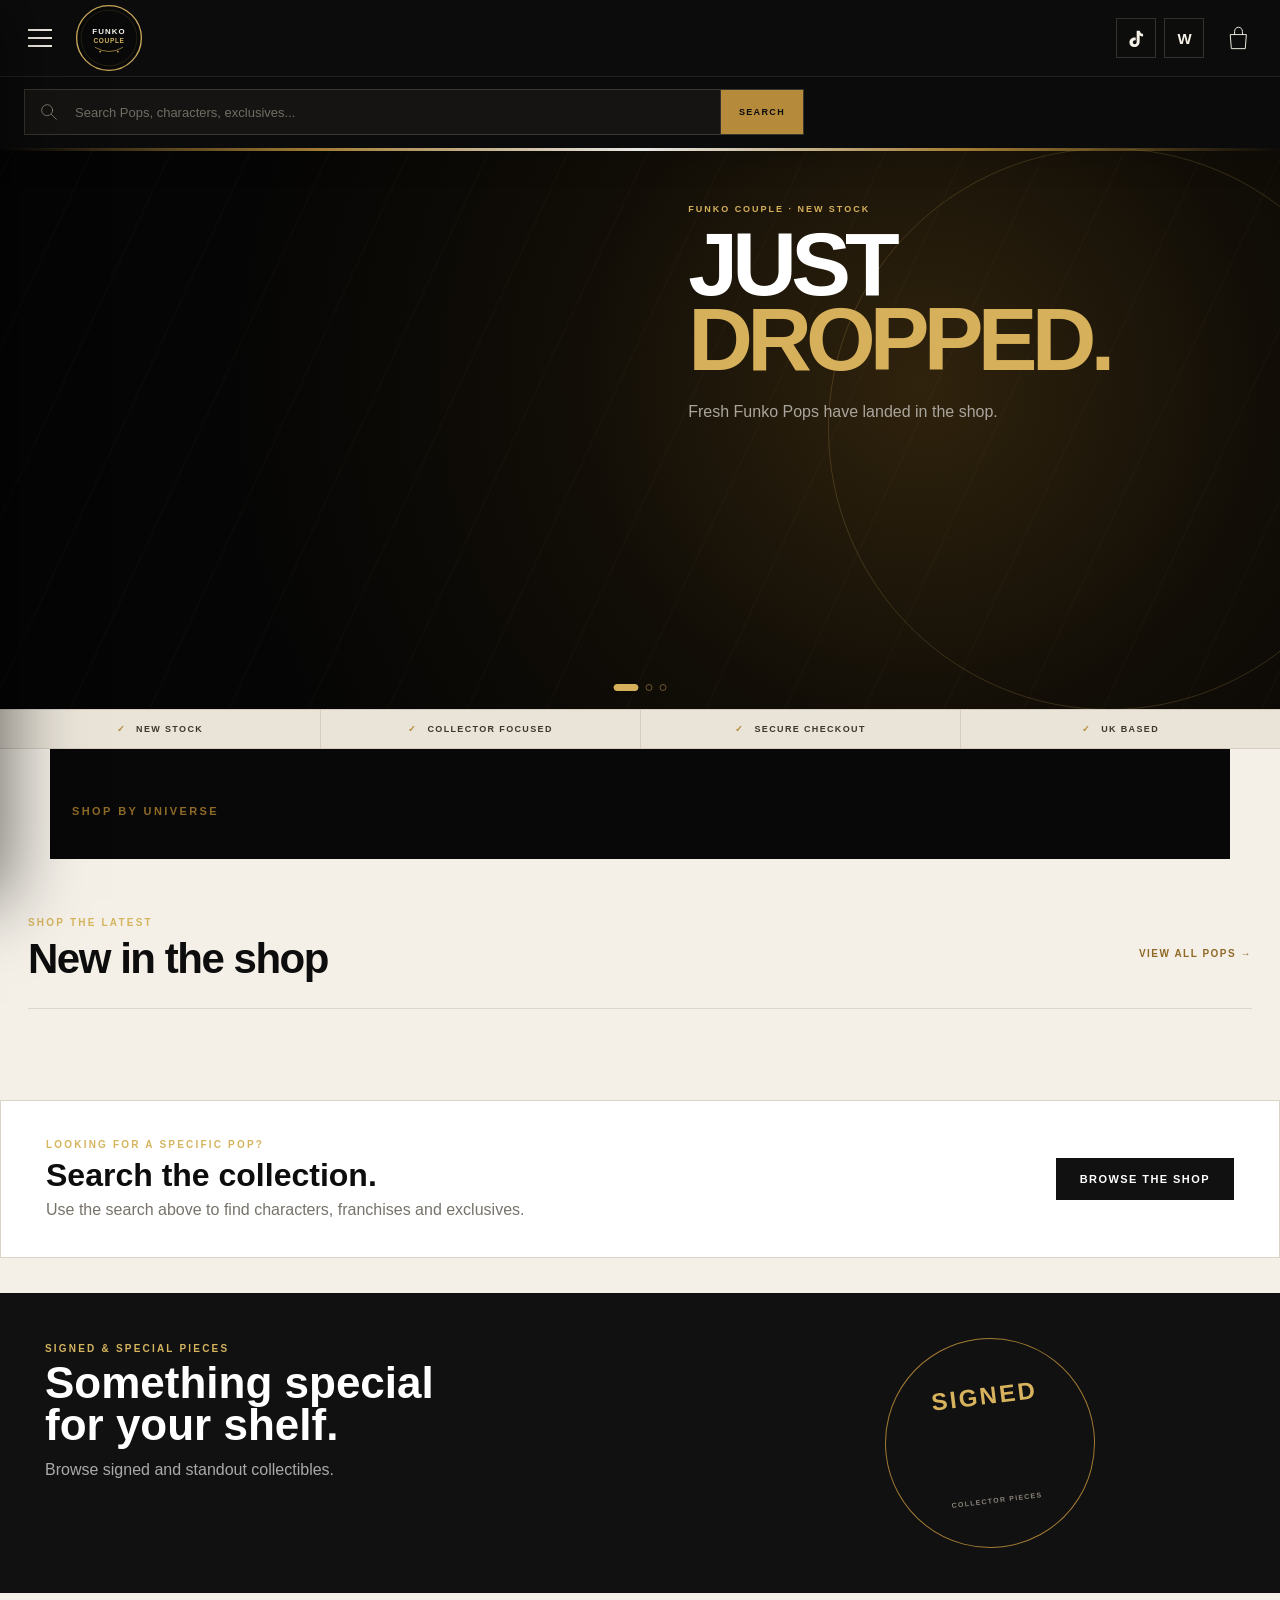
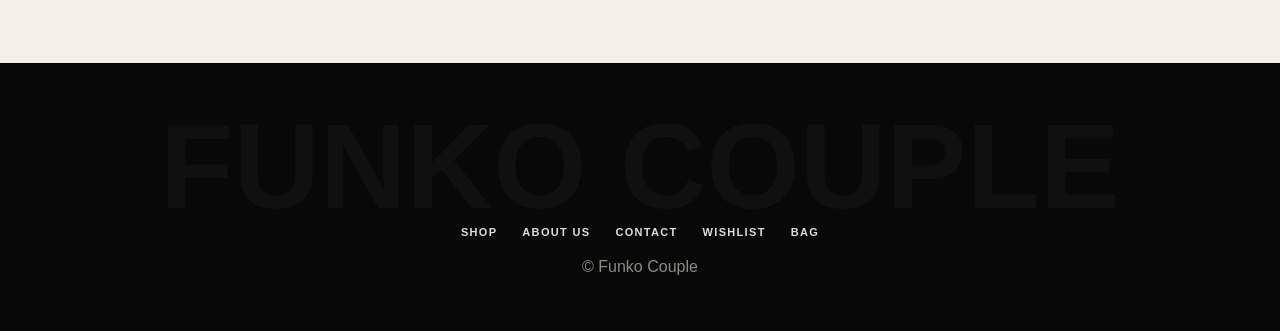
==== index.html @ 43f7caa9 "Refresh category colour animation CSS" ====
<!doctype html><html lang="en"><head><meta charset="utf-8"><meta name="viewport" content="width=device-width,initial-scale=1"><title>Funko Couple | The Collector's Store</title><meta name="description" content="Funko Couple — curated Funko Pops, signed pieces and collectibles for collectors."><link rel="stylesheet" href="styles.css"><link rel="preconnect" href="https://fonts.googleapis.com"><link rel="preconnect" href="https://fonts.gstatic.com" crossorigin><link href="https://fonts.googleapis.com/css2?family=Dancing+Script:wght@500;600;700&display=swap" rel="stylesheet"><link rel="stylesheet" href="redesign.css?v=20260924-14"><link rel="stylesheet" href="category-images.css?v=20260924-3"></head><body data-page="home">
<header class="top home-header">
  <div class="home-head">
    <button class="menu-toggle" aria-label="Open menu" type="button" onclick="openFcMenu(event)"><span></span><span></span><span></span></button>
    <a class="home-logo" href="index.html"><img src="logo.svg" alt="Funko Couple"></a>
    <div class="home-spacer"></div>
    <div class="social-links">
      <a href="https://www.tiktok.com/@popandlock31" target="_blank" rel="noopener" aria-label="TikTok" class="social tiktok"><svg viewBox="0 0 24 24" aria-hidden="true"><path d="M15.7 3c.4 2.1 1.7 3.5 3.8 3.7v3.1c-1.5 0-2.8-.4-3.9-1.1v6.4c0 4.1-2.7 6.7-6.2 6.7-3.2 0-5.5-2.2-5.5-5.3 0-3.4 2.7-5.7 6.2-5.7.3 0 .7 0 1 .1v3.2c-.3-.1-.6-.1-.9-.1-1.3 0-2.4.9-2.4 2.3 0 1.3.9 2.3 2.2 2.3 1.5 0 2.2-1.1 2.2-2.9V3h3.5z"/></svg></a>
      <a href="https://www.whatnot.com/user/popandlock31" target="_blank" rel="noopener" aria-label="Whatnot" class="social whatnot"><span>W</span></a>
    </div>
    <a class="bag-home" href="bag.html" aria-label="Basket"><svg viewBox="0 0 48 48"><path d="M10 17h28l-2 25H12z"/><path d="M17 17v-5c0-5 3-8 7-8s7 3 7 8v5"/></svg><i class="count bag-count">0</i></a>
  </div>
  <div class="home-search-wrap"><form class="home-search" id="homeSearch"><svg viewBox="0 0 48 48"><circle cx="20" cy="20" r="12"/><path d="M29 29l11 11"/></svg><input id="homeSearchInput" type="search" placeholder="Search Pops, characters, exclusives..." autocomplete="off"><button type="submit">SEARCH</button></form></div>
</header>
<div class="menu-drawer" id="menuDrawer">
<button class="menu-close" type="button" aria-label="Close menu" onclick="closeFcMenu(event)">×</button>
<div class="drawer-kicker">FUNKO COUPLE</div>
<a href="index.html">HOME</a>
<a href="shop.html">SHOP ALL</a>
<div class="drawer-category-title">SHOP BY CATEGORY</div>
<div class="drawer-categories">
<a href="shop.html?category=Marvel">MARVEL</a>
<a href="shop.html?category=DC">DC</a>
<a href="shop.html?category=Music">MUSIC</a>
<a href="shop.html?category=Disney">DISNEY</a>
<a href="shop.html?category=Horror">HORROR</a>
<a href="shop.html?category=TV%20%26%20Movies">TV &amp; MOVIES</a>
<a href="shop.html?category=Anime">ANIME</a>
<a href="shop.html?category=Gaming">GAMING</a>
<a href="shop.html?category=Signed">SIGNED</a>
<a href="shop.html?category=Other">OTHER</a>
</div>
<div class="drawer-line"></div>
<a href="about.html">ABOUT US</a>
<a href="contact.html">CONTACT</a>
<a href="wishlist.html">WISHLIST</a>
<a href="bag.html">BASKET</a>
</div><div class="menu-overlay" id="menuOverlay" onclick="closeFcMenu(event)"></div>
<main>
<section class="fc-hero-carousel" aria-label="Featured promotions">
  <div class="fc-carousel-track">
    <a class="fc-promo-slide fc-promo-new is-active" href="shop.html" aria-label="Shop new Funko Pops">
      <div class="fc-promo-particles"></div>
      <div class="fc-promo-copy">
        <span class="fc-promo-kicker">FUNKO COUPLE · NEW STOCK</span>
        <h1>JUST<br><strong>DROPPED.</strong></h1>
        <p>Fresh Funko Pops have landed in the shop.</p>
        
      </div>
      <div class="fc-promo-visual fc-new-visual"><div id="newBannerProducts" class="fc-new-products" aria-hidden="true"></div><div class="fc-new-burst">NEW<br><small>STOCK</small></div></div>
    </a>
    <a class="fc-promo-slide fc-promo-live" href="https://www.tiktok.com/@funkocouple8294" target="_blank" rel="noopener" aria-label="Visit Funko Couple on TikTok Live">
      <div class="fc-live-lines"></div>
      <div class="fc-promo-copy">
        <span class="fc-promo-kicker">FUNKO COUPLE · TIKTOK LIVE</span>
        <h1>VISIT US<br><strong>ON TIKTOK.</strong></h1>
        <p>Join us live on TikTok for Funko Pops, live selling, new stock and plenty of collector chat.</p>
        
      </div>
      <div class="fc-promo-visual fc-tiktok-visual"><div class="fc-tiktok-logo-wrap"><img class="fc-tiktok-logo-image" src="https://res.cloudinary.com/hits-photos-archive/image/upload/e_bgremoval/c_auto%2Cw_1200%2Cg_auto/dpr_1.0/f_png/q_auto/v1/tik-tok-logo_578229-290_wtkvkv" alt="TikTok"></div><div class="fc-tiktok-ring"></div><div class="fc-tiktok-word">TikTok<br><small>@FUNKOCOUPLE8294</small></div></div>
    </a>
    <a class="fc-promo-slide fc-promo-signed" href="shop.html?category=Signed" aria-label="Shop signed Funko Pops">
      <div class="fc-spark-field"></div>
      <div class="fc-promo-copy">
        <span class="fc-promo-kicker">SIGNED & SPECIAL PIECES</span>
        <h1>MAKE YOUR<br><strong>SHELF SPECIAL.</strong></h1>
        <p>Signed Pops and standout collector pieces.</p>
        
      </div>
      <div class="fc-promo-visual fc-signature-visual"><div class="signature-writing-label">SIGNED</div><svg class="fc-signature" viewBox="0 0 700 190" aria-hidden="true"><g class="fc-pen-signature" fill="none" stroke="#e0bb68" stroke-width="3.4" stroke-linecap="round" stroke-linejoin="round">
<path class="sig-stroke s1" pathLength="100" d="M24 126 C30 108 35 82 45 58 C54 36 68 25 80 31 C92 37 91 52 80 61 C69 70 52 67 43 78 C33 91 35 113 49 121 C63 129 79 118 88 101 C96 86 101 67 108 53"/>
<path class="sig-stroke s2" pathLength="100" d="M108 102 C116 83 124 71 133 76 C143 82 130 105 138 113 C147 122 159 106 168 89 C175 75 181 70 186 77 C191 84 181 103 187 113 C194 123 207 111 217 94"/>
<path class="sig-stroke s3" pathLength="100" d="M218 93 C227 77 238 68 246 75 C255 83 246 94 235 104 C225 113 224 121 235 122 C249 123 260 105 267 87 C275 67 284 47 294 51 C304 55 289 80 281 96 C274 111 278 121 290 120 C305 119 315 100 323 82"/>
<path class="sig-stroke s4" pathLength="100" d="M330 55 C319 77 308 101 313 114 C317 125 331 121 341 108 C350 96 356 79 361 67 C366 55 375 54 378 64 C381 75 368 93 362 105 C355 119 362 125 374 119 C389 111 399 95 407 82"/>
<path class="sig-stroke s5" pathLength="100" d="M410 92 C420 79 436 75 445 84 C455 94 446 106 433 111 C421 115 413 108 419 97 C427 84 446 82 460 91 C473 100 473 115 462 123 C449 132 431 127 422 118"/>
<path class="sig-stroke s6" pathLength="100" d="M482 79 C472 100 467 118 476 124 C486 131 497 115 504 97 C512 78 519 64 527 70 C535 76 520 98 514 112 C508 126 516 131 528 123 C540 115 549 101 556 88"/>
<path class="sig-stroke s7" pathLength="100" d="M553 92 C563 80 578 78 586 87 C594 97 584 108 572 111 C560 114 555 106 561 97 C570 84 590 83 603 93 C616 103 614 117 603 124 C590 132 573 127 565 118"/>
<path class="sig-stroke s8" pathLength="100" d="M618 67 C608 88 602 108 608 118 C614 129 626 122 636 109 C644 98 650 84 657 70"/>
<path class="sig-stroke s9" pathLength="100" d="M31 139 C145 151 270 143 388 147 C490 150 578 140 672 125 C657 140 639 151 617 157"/>
</g></svg><div class="signature-caption">SIGNED · COLLECTOR PIECE</div></div>
    </a>
  </div>
  <div class="fc-carousel-dots" aria-label="Banner slides"><button class="active" aria-label="Slide 1"></button><button aria-label="Slide 2"></button><button aria-label="Slide 3"></button></div>
</section>

<section class="fc-shop-strip"><div><b>✓</b> NEW STOCK</div><div><b>✓</b> COLLECTOR FOCUSED</div><div><b>✓</b> SECURE CHECKOUT</div><div><b>✓</b> UK BASED</div></section>

<section id="categoryZone" class="category-zone" aria-label="Shop by category"></section>

<section class="trending-section fc-products-home">
  <div class="section-head"><div><div class="eyebrow">SHOP THE LATEST</div><h2>New in the shop</h2></div><a class="fc-view-all" href="shop.html">VIEW ALL POPS →</a></div>
  <div id="featuredGrid" class="grid"></div>
</section>

<section class="fc-shop-callout">
  <div><div class="eyebrow">LOOKING FOR A SPECIFIC POP?</div><h2>Search the collection.</h2><p>Use the search above to find characters, franchises and exclusives.</p></div>
  <a class="btn" href="shop.html">BROWSE THE SHOP</a>
</section>

<section class="fc-signed-row">
  <div><div class="eyebrow">SIGNED & SPECIAL PIECES</div><h2>Something special<br>for your shelf.</h2><p>Browse signed and standout collectibles.</p><a class="btn alt" href="shop.html?category=Signed">SHOP SIGNED</a></div>
  <div class="fc-signed-mark">SIGNED<br><small>COLLECTOR PIECES</small></div>
</section>
</main>
<footer class="footer"><div class="footer-links"><a href="shop.html">SHOP</a><a href="about.html">ABOUT US</a><a href="contact.html">CONTACT</a><a href="wishlist.html">WISHLIST</a><a href="bag.html">BAG</a></div>© Funko Couple</footer>
<script src="app.js?v=20260923-5"></script><script>
(function(){
  const carousel=document.querySelector('.fc-hero-carousel'); if(!carousel)return;
  const slides=[...carousel.querySelectorAll('.fc-promo-slide')],dots=[...carousel.querySelectorAll('.fc-carousel-dots button')];
  let index=0,timer,startX=0,startY=0,swiping=false;
  function show(n){index=(n+slides.length)%slides.length;slides.forEach((s,i)=>s.classList.toggle('is-active',i===index));dots.forEach((d,i)=>d.classList.toggle('active',i===index))}
  function restart(){clearInterval(timer);timer=setInterval(()=>show(index+1),6500)}
  dots.forEach((d,i)=>d.addEventListener('click',e=>{e.stopPropagation();show(i);restart()}));
  carousel.addEventListener('mouseenter',()=>clearInterval(timer)); carousel.addEventListener('mouseleave',restart);
  carousel.addEventListener('touchstart',e=>{const t=e.changedTouches[0];startX=t.clientX;startY=t.clientY;swiping=false;clearInterval(timer)},{passive:true});
  carousel.addEventListener('touchend',e=>{const t=e.changedTouches[0],dx=t.clientX-startX,dy=t.clientY-startY;if(Math.abs(dx)>45&&Math.abs(dx)>Math.abs(dy)){swiping=true;show(index+(dx<0?1:-1));setTimeout(()=>swiping=false,100)}restart()},{passive:true});
  carousel.addEventListener('click',e=>{if(swiping){e.preventDefault();e.stopPropagation();swiping=false}},true);
  show(0);restart();
})();
function openFcMenu(e){if(e)e.preventDefault();document.getElementById('menuDrawer').classList.add('open');document.getElementById('menuOverlay').classList.add('open');document.body.classList.add('menu-open')}
function closeFcMenu(e){if(e)e.preventDefault();document.getElementById('menuDrawer').classList.remove('open');document.getElementById('menuOverlay').classList.remove('open');document.body.classList.remove('menu-open')}
</script></body></html>
---- styles.css ----
*{box-sizing:border-box}
html{scroll-behavior:smooth}
body{margin:0;font-family:Arial,Helvetica,sans-serif;background:#070707;color:#f7f5ef}
a{color:inherit;text-decoration:none}
button,input,select,textarea{font:inherit}
button{cursor:pointer}
:root{--gold:#d5b45e;--gold-soft:#9e8650;--bg:#070707;--panel:#11100e;--line:#2a2926;--muted:#96938b}

/* HEADER — COLLECTOR CONSOLE */
.top{position:sticky;top:0;z-index:50;background:#080808;border-bottom:1px solid #27231b;box-shadow:0 12px 35px rgba(0,0,0,.38)}
.top:before{content:"";position:absolute;left:0;right:0;bottom:-1px;height:2px;background:linear-gradient(90deg,transparent 0%,#3b3220 18%,var(--gold) 50%,#3b3220 82%,transparent 100%);opacity:.75}
.head{height:88px;max-width:1500px;margin:auto;padding:0 34px;display:grid;grid-template-columns:220px 1fr 220px;align-items:center}
.icons{display:none}.right{display:flex;justify-content:flex-end;gap:10px;align-items:center}
.brand{position:relative;width:190px;height:70px;display:flex;align-items:center;gap:13px;transition:.25s ease}.brand img{width:62px;height:62px;object-fit:contain}.brand:after{content:"FUNKO COUPLE\\A COLLECTOR'S STORE";white-space:pre;display:block;color:#777064;font-size:8px;font-weight:800;line-height:1.7;letter-spacing:.2em}.brand:hover{transform:translateY(-1px)}
.icon{position:relative;width:43px;height:43px;display:grid;place-items:center;border:1px solid #39362f;background:#10100e;transition:.2s ease}.icon:first-child{border-radius:8px 8px 8px 22px}.icon:last-child{border-radius:8px 8px 22px 8px}.icon:hover{border-color:var(--gold);background:#17150f;transform:translateY(-2px)}.icon svg{width:22px;height:22px;fill:none;stroke:#f4f0e6;stroke-width:1.7;stroke-linecap:round;stroke-linejoin:round}
.count{position:absolute;right:-5px;top:-5px;min-width:18px;height:18px;padding:0 5px;border-radius:4px;background:var(--gold);color:#090909;font-size:9px;font-style:normal;font-weight:900;display:none;place-items:center}
.nav{position:absolute;left:50%;top:0;transform:translateX(-50%);height:88px;display:flex;justify-content:center;align-items:center;gap:8px;border:0;white-space:nowrap;overflow:visible}.nav:before{content:"";position:absolute;width:1px;height:28px;background:#302c24;left:-24px}.nav:after{content:"COLLECT";position:absolute;right:-67px;top:19px;color:#5d574b;font-size:7px;font-weight:800;letter-spacing:.22em;writing-mode:vertical-rl;transform:rotate(180deg)}.nav a{position:relative;padding:12px 17px;color:#aaa59b;font-size:9px;font-weight:900;letter-spacing:.18em;transition:.2s ease}.nav a:before{content:"";position:absolute;inset:4px;border:1px solid transparent;transition:.2s ease}.nav a:hover{color:var(--gold)}.nav a:hover:before{border-color:#403724}.nav a:first-child:after{content:"01";position:absolute;top:2px;left:17px;color:#514a3d;font-size:6px;letter-spacing:0}.nav a:nth-child(2):after{content:"02";position:absolute;top:2px;left:17px;color:#514a3d;font-size:6px;letter-spacing:0}.nav a:nth-child(3):after{content:"03";position:absolute;top:2px;left:17px;color:#514a3d;font-size:6px;letter-spacing:0}.nav a:nth-child(4):after{content:"04";position:absolute;top:2px;left:17px;color:#514a3d;font-size:6px;letter-spacing:0}
/* HOME HERO */
.hero{position:relative;min-height:650px;overflow:hidden;display:grid;grid-template-columns:minmax(0,1.05fr) minmax(300px,.95fr);align-items:center;gap:40px;padding:80px max(28px,7vw);background:#080807}
.hero:before{content:"";position:absolute;width:680px;height:680px;border:1px solid rgba(213,180,94,.13);border-radius:50%;right:-100px;top:50%;transform:translateY(-50%);box-shadow:0 0 100px rgba(213,180,94,.06),inset 0 0 100px rgba(213,180,94,.035)}
.hero:after{content:"";position:absolute;width:470px;height:470px;border:1px dashed rgba(213,180,94,.11);border-radius:50%;right:5px;top:50%;transform:translateY(-50%) rotate(20deg)}
.hero-copy{position:relative;z-index:3;max-width:700px}
.hero-stamp{display:inline-flex;align-items:center;gap:10px;border:1px solid #3b3528;background:#0e0d0a;padding:9px 13px;margin-bottom:24px;color:#8e866f;font-size:9px;font-weight:800;letter-spacing:.16em;text-transform:uppercase}.hero-stamp b{color:var(--gold)}
.hero .mark{width:112px;height:112px;border:1px solid var(--gold);border-radius:50%;display:grid;place-items:center;margin:0 0 25px;color:#dfc477;font-size:14px;font-weight:800;letter-spacing:.13em;line-height:1.1;box-shadow:0 0 45px rgba(213,180,94,.12)}
.hero .eyebrow,.eyebrow{font-size:10px;letter-spacing:.22em;color:var(--gold);font-weight:800}
.hero h1{font-size:clamp(48px,6vw,88px);line-height:.94;letter-spacing:-.035em;font-weight:500;margin:13px 0 22px}.gold{color:var(--gold)}
.hero p{max-width:560px;color:#9d9a91;line-height:1.8;font-size:15px;margin:0 0 30px}
.btn{display:inline-block;border:1px solid var(--gold);background:var(--gold);color:#090909;padding:14px 23px;font-size:11px;font-weight:800;letter-spacing:.13em;transition:.25s ease}.btn:hover{background:#ecd487;transform:translateY(-2px);box-shadow:0 12px 30px rgba(213,180,94,.16)}.btn.alt{background:transparent;color:#f7f5ef}.btn.alt:hover{color:#090909}
.hero-visual{position:relative;z-index:2;width:min(100%,460px);height:500px;justify-self:center;transform:rotate(3deg)}
.display-case{position:absolute;inset:12px;border:1px solid rgba(213,180,94,.34);background:linear-gradient(145deg,rgba(255,255,255,.055),rgba(213,180,94,.025) 45%,rgba(0,0,0,.5));box-shadow:25px 35px 70px rgba(0,0,0,.55),inset 0 0 80px rgba(213,180,94,.035)}
.display-case:before{content:"FUNKO COUPLE / 001";position:absolute;left:24px;top:22px;color:#776b50;font-size:9px;letter-spacing:.18em}.display-case:after{content:"THE COLLECTOR'S VAULT";position:absolute;left:24px;bottom:23px;color:#776b50;font-size:9px;letter-spacing:.2em}
.display-disc{position:absolute;width:60%;aspect-ratio:1;border-radius:50%;left:20%;top:16%;border:1px solid rgba(213,180,94,.25);box-shadow:0 0 80px rgba(213,180,94,.07),inset 0 0 60px rgba(213,180,94,.04)}.display-disc:before{content:"";position:absolute;inset:17%;border-radius:50%;border:1px dashed rgba(213,180,94,.18)}
.display-label{position:absolute;left:18%;right:18%;bottom:18%;padding:18px 10px;text-align:center;border-top:1px solid rgba(213,180,94,.22);border-bottom:1px solid rgba(213,180,94,.22)}.display-label strong{display:block;font-size:18px;letter-spacing:.12em}.display-label small{display:block;margin-top:7px;color:#817b70;font-size:8px;letter-spacing:.18em}
.hero-orbit{position:absolute;inset:0;pointer-events:none;z-index:1}.hero-orbit span{position:absolute;width:6px;height:6px;border-radius:50%;background:var(--gold);box-shadow:0 0 16px var(--gold);opacity:.65}.hero-orbit span:nth-child(1){right:17%;top:20%}.hero-orbit span:nth-child(2){right:5%;top:42%}.hero-orbit span:nth-child(3){right:25%;bottom:18%}.hero-orbit span:nth-child(4){right:2%;bottom:22%}.hero-orbit span:nth-child(5){right:34%;top:47%}

/* TICKER */
.ticker{border-top:1px solid #25231e;border-bottom:1px solid #25231e;background:#0d0c09;overflow:hidden;white-space:nowrap}.ticker-track{display:flex;width:max-content;animation:ticker 32s linear infinite}.ticker span{padding:14px 28px;font-size:9px;font-weight:800;letter-spacing:.2em;color:#777266}.ticker span b{color:var(--gold)}
@keyframes ticker{to{transform:translateX(-50%)}}

/* CONTENT */
.section{max-width:1250px;margin:auto;padding:75px 24px}.section-head{text-align:center;margin-bottom:34px}.section-head h2{font-size:36px;font-weight:500;margin:8px 0}.muted{color:var(--muted);line-height:1.7}
.collection-intro{display:grid;grid-template-columns:1.1fr .9fr;gap:18px;margin-bottom:70px}.feature-panel{position:relative;min-height:280px;padding:38px;background:linear-gradient(135deg,#15130f,#0c0c0c);border:1px solid #302c23;overflow:hidden}.feature-panel:after{content:"VAULT";position:absolute;right:-10px;bottom:-12px;font-size:105px;font-weight:900;color:rgba(213,180,94,.035)}.feature-panel h2{font-size:34px;font-weight:500;margin:9px 0 13px}.feature-panel p{max-width:560px;margin-bottom:25px}.mini-stack{display:grid;grid-template-columns:1fr 1fr;gap:10px}.mini-card{min-height:135px;padding:22px;background:#0f0f0e;border:1px solid #292824;display:flex;flex-direction:column;justify-content:space-between;transition:.25s ease}.mini-card:hover{border-color:#66552f;transform:translateY(-4px)}.mini-card strong{font-size:16px;font-weight:600}.mini-card small{color:#77736b;line-height:1.5}
.grid{display:grid;grid-template-columns:repeat(4,minmax(0,1fr));gap:18px}.card{background:#111;border:1px solid #292929;position:relative;overflow:hidden;transition:.28s ease}.card:hover{transform:translateY(-6px);border-color:#5b4d2d;box-shadow:0 18px 45px rgba(0,0,0,.4)}.pic{aspect-ratio:1;background:radial-gradient(circle at 50% 40%,#27231c,#151515 55%,#0d0d0d);display:grid;place-items:center;position:relative;overflow:hidden}.pic img{width:100%;height:100%;object-fit:contain;transition:.4s ease}.card:hover .pic img{transform:scale(1.05)}.placeholder{color:#555;font-size:12px;letter-spacing:.08em}.heart{position:absolute;right:12px;top:12px;width:38px;height:38px;border-radius:50%;border:1px solid #444;background:#0c0c0ccc;color:#fff;font-size:21px;z-index:2}.heart.saved{background:var(--gold);color:#090909;border-color:var(--gold)}.cardbody{padding:16px}.tag{color:var(--gold);font-size:9px;font-weight:800;letter-spacing:.14em;text-transform:uppercase}.name{font-size:15px;line-height:1.4;margin:7px 0 9px;font-weight:500}.price{font-weight:800}.sold{position:absolute;left:10px;top:10px;background:#e8e5de;color:#111;padding:6px 9px;font-size:9px;font-weight:900;letter-spacing:.1em}.add{width:100%;margin-top:13px;padding:11px;border:1px solid #555;background:#1b1b1b;color:#fff;font-size:10px;font-weight:800;letter-spacing:.1em}.add:hover:not(:disabled){border-color:var(--gold);color:var(--gold)}.add:disabled{opacity:.45;cursor:not-allowed}
.home-bottom{padding:0 24px 90px}.home-bottom-inner{max-width:1250px;margin:auto;border:1px solid #292929;background:linear-gradient(120deg,#0e0e0e,#13110d,#0a0a0a);padding:44px;display:flex;justify-content:space-between;align-items:center;gap:30px}.home-bottom h2{font-size:30px;font-weight:500;margin:5px 0}.home-bottom p{margin:0;color:#888}

/* SHOP / PAGES */
.filters{display:grid;grid-template-columns:2fr 1fr 1fr 1fr;gap:10px;margin-bottom:26px}.filters input,.filters select,.contact input,.contact textarea{width:100%;background:#111;color:#fff;border:1px solid #383838;padding:13px;outline:0}.filters input:focus,.filters select:focus,.contact input:focus,.contact textarea:focus{border-color:var(--gold)}.countline{color:#888;font-size:12px;margin-bottom:18px}.page-title{text-align:center;padding:70px 20px 35px;background:radial-gradient(ellipse at 50% 0,rgba(213,180,94,.13),transparent 50%);border-bottom:1px solid #1d1d1d}.page-title h1{font-size:48px;font-weight:500;margin:8px 0}.content{max-width:950px;margin:auto;padding:0 24px 80px}.panel{background:linear-gradient(145deg,#121212,#0c0c0c);border:1px solid #292929;padding:30px;margin-bottom:18px}.panel h2{font-weight:500}.two{display:grid;grid-template-columns:1fr 1fr;gap:14px}.form-row{margin-bottom:14px}.contact textarea{min-height:160px;resize:vertical}.footer{border-top:1px solid #292929;padding:45px 24px;text-align:center;background:#050505;color:#999;position:relative;overflow:hidden}.footer:before{content:"FUNKO COUPLE";display:block;font-size:clamp(42px,10vw,120px);font-weight:900;color:rgba(255,255,255,.025);line-height:.8;margin-bottom:12px}.footer-links{display:flex;justify-content:center;gap:25px;flex-wrap:wrap;margin-bottom:20px}.footer-links a{color:#ddd;font-size:11px;font-weight:700;letter-spacing:.12em}.empty{text-align:center;border:1px dashed #333;padding:70px 20px;color:#999}
.product{max-width:1200px;margin:auto;padding:55px 24px 90px;display:grid;grid-template-columns:1fr 1fr;gap:55px}.product-image{background:#121212;border:1px solid #292929;aspect-ratio:1;display:grid;place-items:center}.product-image img{width:100%;height:100%;object-fit:contain}.product h1{font-size:42px;font-weight:500;margin:8px 0 18px}.product-price{font-size:25px;font-weight:800;margin:20px 0}.detail{color:#aaa;line-height:1.8;white-space:pre-line}
.bag-layout{max-width:1050px;margin:auto;padding:0 24px 90px;display:grid;grid-template-columns:1fr 330px;gap:35px}.bag-item{display:grid;grid-template-columns:110px 1fr auto;gap:18px;padding:18px 0;border-top:1px solid #292929;align-items:center}.bag-pic{width:110px;height:110px;background:#151515}.bag-pic img{width:100%;height:100%;object-fit:contain}.qty{display:flex;gap:10px;align-items:center;margin-top:13px}.qty button{width:30px;height:30px;background:#111;border:1px solid #555;color:#fff}.summary{background:#111;border:1px solid #292929;padding:25px;height:max-content}.row{display:flex;justify-content:space-between;padding:10px 0;color:#bbb}.total{border-top:1px solid #333;margin-top:10px;padding-top:18px;color:#fff;font-weight:800}.summary .btn{width:100%;text-align:center;margin-top:16px}.notice{font-size:11px;color:#777;line-height:1.5;margin-top:14px}.checkout-grid{max-width:1100px;margin:auto;padding:0 24px 90px;display:grid;grid-template-columns:1fr 350px;gap:30px}.checkout-grid .panel{margin:0}.checkout-grid label{display:block;font-size:11px;color:#aaa;margin-bottom:7px}.checkout-grid input,.checkout-grid textarea,.checkout-grid select{width:100%;background:#0c0c0c;color:#fff;border:1px solid #333;padding:13px}.checkout-grid textarea{min-height:90px}.success{padding:90px 20px;text-align:center}.success h1{font-size:48px;font-weight:500}.reveal{animation:rise .55s ease both}@keyframes rise{from{opacity:0;transform:translateY(14px)}to{opacity:1;transform:none}}

@media(max-width:900px){
.head{height:76px;padding:0 16px}.brand{width:60px;height:60px}
.nav{height:48px;justify-content:flex-start;padding:0 18px;gap:28px}
.hero{grid-template-columns:1fr;min-height:auto;padding:70px 24px 75px;text-align:center}.hero-copy{margin:auto}.hero .mark{margin:0 auto 24px}.hero p{margin-left:auto;margin-right:auto}.hero-visual{width:min(76vw,430px);height:min(92vw,500px);margin:40px auto 0;transform:rotate(2deg)}
.hero:before{right:-220px;top:65%}.hero:after{right:-100px;top:65%}
.collection-intro{grid-template-columns:1fr}.home-bottom-inner{padding:30px;flex-direction:column;align-items:flex-start}.grid{grid-template-columns:repeat(2,minmax(0,1fr))}.filters{grid-template-columns:1fr 1fr}.filters input{grid-column:1/-1}.two,.product,.bag-layout,.checkout-grid{grid-template-columns:1fr}.product h1{font-size:32px}.page-title h1{font-size:40px}
}
@media(max-width:430px){
.head{height:68px}.brand{width:54px;height:54px}.right{gap:7px}.icon{width:34px;height:34px}.icon svg{width:20px;height:20px}.nav{gap:22px}.nav a{font-size:9px}
.hero{padding:55px 18px 65px}.hero h1{font-size:43px}.hero p{font-size:14px}.hero .mark{width:94px;height:94px;font-size:12px}.hero-visual{width:82vw;height:102vw}.display-label strong{font-size:14px}.display-label small{font-size:7px}
.section{padding:55px 15px}.section h2{font-size:30px}.grid{gap:9px}.cardbody{padding:11px}.name{font-size:13px}.price{font-size:14px}.filters{grid-template-columns:1fr}.filters input{grid-column:auto}.home-bottom{padding:0 15px 65px}.mini-card{min-height:115px;padding:17px}
}
/* COLLECTOR CONSOLE — MOBILE */
@media(max-width:900px){
  .head{height:76px;grid-template-columns:1fr auto;padding:0 18px}.brand{width:64px;height:64px}.brand img{width:58px;height:58px}.brand:after{display:none}.right{gap:8px}
  .nav{position:static;transform:none;height:46px;border-top:1px solid #1d1b17;overflow:auto;justify-content:flex-start;padding:0 12px;gap:4px}.nav:before,.nav:after{display:none}.nav a{padding:12px 14px;font-size:8px}
}
@media(max-width:430px){
  .head{height:68px;padding:0 12px}.brand{width:55px;height:55px}.brand img{width:52px;height:52px}.icon{width:37px;height:37px}.icon svg{width:19px;height:19px}.nav{height:43px;padding:0 8px}.nav a{padding:11px 11px;font-size:8px;letter-spacing:.14em}
}

/* FUNKO COUPLE HOME — NEW STOREFRONT */
.home-header{position:relative;background:#070707;border-bottom:1px solid #25221c;box-shadow:none}
.home-head{height:76px;display:flex;align-items:center;padding:0 20px;gap:13px;max-width:none}
.menu-toggle{width:42px;height:42px;border:0;background:transparent;display:flex;flex-direction:column;justify-content:center;gap:6px;padding:8px;cursor:pointer}
.menu-toggle span{display:block;width:24px;height:2px;background:#f5f1e7}
.home-logo{width:68px;height:68px;display:flex;align-items:center}.home-logo img{width:100%;height:100%;object-fit:contain}
.social-links{display:flex;align-items:center;gap:8px;margin-left:2px}.social{width:40px;height:40px;border:1px solid #34322e;display:grid;place-items:center;background:#0d0d0c;transition:.2s}.social:hover{border-color:var(--gold);transform:translateY(-2px)}.social svg{width:21px;height:21px;fill:#f5f1e7}.whatnot span{font-size:15px;font-weight:900;letter-spacing:-.08em;color:#f5f1e7}
.bag-home{position:relative;margin-left:auto;width:43px;height:43px;display:grid;place-items:center}.bag-home svg{width:27px;height:27px;fill:none;stroke:#f5f1e7;stroke-width:1.7;stroke-linecap:round;stroke-linejoin:round}.bag-home .count{display:none}
.home-search-wrap{padding:0 12px 12px}.home-search{height:46px;width:100%;border:1px solid #34322e;background:#11110f;display:flex;align-items:center}.home-search svg{width:22px;height:22px;margin:0 13px;fill:none;stroke:#8d897f;stroke-width:1.8;stroke-linecap:round}.home-search input{min-width:0;flex:1;height:100%;border:0;outline:0;background:transparent;color:#fff;font-size:13px}.home-search input::placeholder{color:#716d64}.home-search button{height:100%;border:0;border-left:1px solid #34322e;background:#191813;color:var(--gold);padding:0 18px;font-size:9px;font-weight:900;letter-spacing:.15em}

.category-zone{width:100%;background:#080808}.category-banner{width:100%;height:270px;overflow:hidden;position:relative;border-top:1px solid #24211b}.category-track{height:100%;width:300%;display:flex;animation:categoryRun 12s cubic-bezier(.65,0,.35,1) 3;animation-fill-mode:forwards}.category-slide{width:33.3333%;height:100%;position:relative;flex:0 0 33.3333%;display:flex;flex-direction:column;justify-content:center;padding:35px clamp(30px,8vw,120px);overflow:hidden;color:#fff}.category-slide:before{content:"";position:absolute;inset:0;background:radial-gradient(circle at 80% 50%,rgba(255,255,255,.12),transparent 32%),linear-gradient(110deg,rgba(0,0,0,.65),transparent 60%);z-index:0}.category-slide:after{content:"";position:absolute;width:340px;height:340px;border:1px solid rgba(255,255,255,.15);border-radius:50%;right:7%;top:50%;transform:translateY(-50%);box-shadow:0 0 70px rgba(255,255,255,.06);z-index:0}.category-slide>*{position:relative;z-index:1}.category-slide strong{font-size:clamp(46px,7vw,92px);line-height:.9;letter-spacing:-.045em;font-weight:800}.category-slide small{font-size:10px;letter-spacing:.25em;font-weight:800;margin-top:15px}.category-slide em{font-style:normal;margin-top:24px;font-size:10px;font-weight:900;letter-spacing:.16em}.category-number{position:absolute!important;top:22px;right:28px;font-size:8px;letter-spacing:.18em;color:rgba(255,255,255,.65)}.category-slide.marvel{background:linear-gradient(120deg,#5d0c12,#bd1824 48%,#21090c)}.category-slide.dc{background:linear-gradient(120deg,#071b38,#1461a8 48%,#08101c)}.category-slide.music{background:linear-gradient(120deg,#1c0a28,#8c246f 48%,#120817)}.category-slide.disney{background:linear-gradient(120deg,#102f58,#1872a8 48%,#071321)}.category-slide.horror{background:linear-gradient(120deg,#080808,#401015 48%,#030303)}.category-slide.tv{background:linear-gradient(120deg,#1e1238,#7347a7 48%,#0c0915)}.category-slide.anime{background:linear-gradient(120deg,#40100e,#e05232 48%,#170808)}.category-slide.gaming{background:linear-gradient(120deg,#071e1d,#16756c 48%,#050c0c)}.category-slide.signed{background:linear-gradient(120deg,#29200c,#a77d20 48%,#171006)}.category-slide.other{background:linear-gradient(120deg,#202020,#696969 48%,#0c0c0c)}.category-slide.alt{filter:saturate(.9) brightness(.9)}.category-slide.dark{filter:brightness(.75)}
@keyframes categoryRun{0%,25%{transform:translateX(0)}30%,55%{transform:translateX(-33.3333%)}60%,85%{transform:translateX(-66.6667%)}90%,100%{transform:translateX(0)}}
.trending-section{max-width:1250px;margin:auto;padding:72px 24px 78px}.trending-section .section-head{text-align:left;margin-bottom:30px}.trending-section .section-head h2{font-size:42px;margin:7px 0}
.contact-banner{margin:0 24px 80px;padding:42px clamp(25px,6vw,75px);max-width:1250px;margin-left:auto;margin-right:auto;border:1px solid #3b3426;background:linear-gradient(100deg,#12110d,#1b1710 52%,#0d0d0c);display:flex;align-items:center;justify-content:space-between;gap:30px;position:relative;overflow:hidden}.contact-banner:after{content:"CONTACT";position:absolute;right:-15px;bottom:-35px;font-size:110px;font-weight:900;color:rgba(213,180,94,.035)}.contact-banner h2{font-size:34px;font-weight:500;margin:8px 0}.contact-banner p{margin:0;color:#8e8a81}.contact-cta{position:relative;z-index:1;border:1px solid var(--gold);padding:15px 20px;color:var(--gold);font-size:10px;font-weight:900;letter-spacing:.15em;white-space:nowrap}.contact-cta span{margin-left:18px;font-size:16px}
@media(max-width:700px){.home-head{padding:0 12px;gap:8px}.home-logo{width:59px;height:59px}.social{width:36px;height:36px}.menu-toggle{width:37px}.bag-home{width:40px}.home-search-wrap{padding:0 8px 9px}.category-banner{height:210px}.category-slide{padding:25px 24px}.category-slide strong{font-size:48px}.category-slide small{font-size:8px;max-width:220px;line-height:1.5}.category-slide:after{width:220px;height:220px;right:-55px}.trending-section{padding:55px 15px}.trending-section .section-head h2{font-size:34px}.contact-banner{margin:0 15px 55px;padding:30px 22px;display:block}.contact-banner h2{font-size:28px}.contact-banner p{line-height:1.6;margin-bottom:24px}.contact-cta{display:inline-block}.home-search button{padding:0 12px;font-size:8px}}

.menu-drawer{position:fixed;z-index:100;top:0;left:0;width:min(360px,88vw);height:100vh;background:#0b0b0a;border-right:1px solid #3a3325;transform:translateX(-105%);transition:transform .35s cubic-bezier(.77,0,.18,1);padding:88px 34px 30px;box-shadow:25px 0 70px rgba(0,0,0,.55)}.menu-drawer.open{transform:translateX(0)}.menu-drawer:before{content:"";position:absolute;right:-1px;top:0;width:2px;height:100%;background:linear-gradient(180deg,transparent,var(--gold),transparent);opacity:.7}.menu-drawer a{display:block;padding:16px 0;border-bottom:1px solid #211f1b;color:#e9e5dc;font-size:14px;font-weight:800;letter-spacing:.16em}.menu-drawer a:hover{color:var(--gold)}.drawer-kicker{color:var(--gold);font-size:9px;font-weight:900;letter-spacing:.25em;margin-bottom:24px}.drawer-line{height:25px}.menu-close{position:absolute;right:22px;top:20px;width:42px;height:42px;background:transparent;border:1px solid #35322b;color:#fff;font-size:27px;line-height:1}.menu-overlay{position:fixed;z-index:90;inset:0;background:rgba(0,0,0,.62);opacity:0;pointer-events:none;transition:opacity .3s}.menu-overlay.open{opacity:1;pointer-events:auto}

/* HEADER POSITION + HOVER-ONLY CATEGORY MOTION */
.home-head{display:flex}
.home-spacer{flex:1}
.social-links{margin-left:0}
.bag-home{margin-left:0}
.category-track{animation:none;transform:translateX(0)}
.category-banner:hover .category-track{animation:categoryRun 12s cubic-bezier(.65,0,.35,1) 1 forwards}

@media(max-width:700px){
  .category-banner{touch-action:pan-y}
  .category-banner:hover .category-track{animation:none!important}
  .category-track{animation:none!important;transition:transform .45s cubic-bezier(.22,.61,.36,1)}
}

.shop-categories{display:flex;flex-wrap:wrap;gap:8px;margin:0 0 22px;padding:14px;border:1px solid #292929;background:#0d0d0c}
.shop-categories a{flex:1 1 auto;text-align:center;padding:12px 14px;border:1px solid #333;background:#121210;color:#aaa;font-size:9px;font-weight:900;letter-spacing:.12em;transition:.2s}
.shop-categories a:hover{border-color:var(--gold);color:var(--gold);background:#17140d}
@media(max-width:700px){.shop-categories{display:grid;grid-template-columns:repeat(2,1fr);gap:7px}.shop-categories a{padding:12px 6px;font-size:8px}}
---- redesign.css ----
/* FUNKO COUPLE — COMPLETE COLLECTOR GALLERY REDESIGN */
:root{
  --fc-ink:#0d0d0d;
  --fc-black:#050505;
  --fc-paper:#f4f0e8;
  --fc-card:#ffffff;
  --fc-line:#ddd7cb;
  --fc-muted:#77736b;
  --fc-gold:#b58a3a;
  --fc-gold-dark:#8f6a27;
  --fc-red:#c5282f;
}
html{background:var(--fc-paper)}
body{background:var(--fc-paper);color:var(--fc-ink);font-family:Arial,Helvetica,sans-serif}
a{color:inherit}
.top{background:rgba(5,5,5,.97);border-bottom:0;box-shadow:0 8px 30px rgba(0,0,0,.16)}
.top:before{height:3px;bottom:-2px;background:linear-gradient(90deg,transparent,var(--fc-gold),#fff,var(--fc-gold),transparent);opacity:.9}
.head{height:82px;max-width:1440px;padding:0 28px}
.brand{width:210px;height:70px}.brand img{width:62px;height:62px}.brand:after{color:#777;letter-spacing:.17em}
.nav{height:82px}.nav a{color:#c8c4bc;font-size:10px;letter-spacing:.2em}.nav a:hover{color:#fff}.nav a:before{border-color:transparent!important}.nav a:hover:before{border-color:#4b4438!important}
.icon{background:#111;border-color:#38352f}.icon:hover{border-color:var(--fc-gold);background:#181611}
.page-title{padding:90px 20px 55px;background:linear-gradient(180deg,#111 0%,#171512 70%,var(--fc-paper) 100%);color:#fff;border:0}.page-title .eyebrow{color:#d8b15d}.page-title h1{font-size:clamp(42px,6vw,72px);font-weight:600;letter-spacing:-.04em}.page-title .muted{color:#aaa69e}
.section{max-width:1360px;padding:65px 28px}.section-head{text-align:left;display:flex;align-items:end;justify-content:space-between;gap:20px;border-bottom:1px solid var(--fc-line);padding-bottom:18px;margin-bottom:26px}.section-head h2{font-size:38px;font-weight:600;letter-spacing:-.035em;margin:5px 0 0}.section-head .muted{margin:0;max-width:430px}
.grid{gap:18px}.card{background:var(--fc-card);border:1px solid #dedad2;box-shadow:0 6px 20px rgba(20,18,14,.05);border-radius:0}.card:hover{transform:translateY(-5px);border-color:#b9a477;box-shadow:0 18px 38px rgba(20,18,14,.13)}.pic{background:#ebe7de}.cardbody{padding:17px}.tag{color:var(--fc-gold-dark)}.name{font-size:16px;font-weight:600;color:#161616}.price{color:#111}.heart{background:#fff;border-color:#d4cec2;color:#111}.heart.saved{background:var(--fc-red);border-color:var(--fc-red);color:#fff}.add{background:#111;border-color:#111;color:#fff}.add:hover:not(:disabled){background:var(--fc-gold);border-color:var(--fc-gold);color:#fff}.sold{background:var(--fc-red);color:#fff}
.footer{background:#080808;color:#8e8a83;border-top:0;padding:55px 24px}.footer:before{color:rgba(255,255,255,.035)}.footer-links a{color:#ddd}.footer-links a:hover{color:#d6ae59}
.home-header{position:sticky}.home-head{max-width:1440px}
.home-search-wrap{background:#0b0b0b;border-top:1px solid #24221e;padding:12px 24px 14px}.home-search{max-width:780px;border:1px solid #3a362e;background:#151412}.home-search input{color:#fff}.home-search button{background:var(--fc-gold);color:#0b0b0b}
.category-zone{max-width:1360px;margin:0 auto;padding:34px 28px 10px;display:grid;grid-template-columns:repeat(2,minmax(0,1fr));gap:18px}
.category-zone:before{content:"SHOP BY UNIVERSE";grid-column:1/-1;font-size:11px;font-weight:900;letter-spacing:.22em;color:#8f6a27;padding:8px 0 0}
.category-banner{height:290px;border:1px solid #26231f;overflow:hidden;background:#111;position:relative}
.category-track{height:100%}.category-slide{height:100%;display:flex;flex-direction:column;justify-content:flex-end;align-items:flex-start;padding:30px;background-color:#171717;background-size:cover;background-position:center;position:relative;color:#fff}.category-slide:before{content:"";position:absolute;inset:0;background:linear-gradient(180deg,rgba(0,0,0,.02) 25%,rgba(0,0,0,.82) 100%)}.category-slide>*{position:relative;z-index:1}.category-slide strong{font-size:clamp(26px,3vw,44px);letter-spacing:-.04em}.category-slide small{font-size:10px;letter-spacing:.16em;margin:7px 0 14px;color:#ddd}.category-slide em{font-style:normal;border:1px solid rgba(255,255,255,.65);padding:9px 12px;font-size:9px;font-weight:900;letter-spacing:.13em}.category-number{position:absolute!important;top:20px;left:22px;font-size:9px;letter-spacing:.18em;color:#ddd}
.category-banner:nth-of-type(2n){height:330px}.category-banner:nth-of-type(3n){height:250px}
.category-banner .marvel{background-color:#701d20}.category-banner .dc{background-color:#192d57}.category-banner .music{background-color:#3a2029}.category-banner .disney{background-color:#234f3d}.category-banner .horror{background-color:#24211f}.category-banner .tv{background-color:#2c263f}.category-banner .anime{background-color:#753f1f}.category-banner .gaming{background-color:#253b31}.category-banner .signed{background-color:#503b1d}.category-banner .other{background-color:#343434}
.trending-section{max-width:1360px;margin:0 auto;padding:65px 28px}.trending-section .section-head{margin-bottom:26px}
.contact-banner{max-width:1304px;margin:20px auto 75px;padding:45px 50px;background:#111;color:#fff;display:flex;align-items:center;justify-content:space-between;gap:30px;position:relative;overflow:hidden}.contact-banner:after{content:"COLLECT";position:absolute;right:-30px;bottom:-35px;font-size:130px;font-weight:900;color:rgba(255,255,255,.025)}.contact-banner h2{font-size:36px;margin:8px 0}.contact-banner p{color:#aaa;margin:0}.contact-cta{position:relative;z-index:1;border:1px solid var(--fc-gold);padding:14px 18px;color:#e0bd6d;font-size:10px;font-weight:900;letter-spacing:.14em;white-space:nowrap}
.shop-categories{display:flex;gap:8px;overflow:auto;padding:0 0 18px;margin-bottom:18px;scrollbar-width:none}.shop-categories::-webkit-scrollbar{display:none}.shop-categories a{background:#111;color:#fff;border:1px solid #111;padding:11px 14px;font-size:9px;font-weight:900;letter-spacing:.13em;white-space:nowrap}.shop-categories a:hover{background:var(--fc-gold);border-color:var(--fc-gold)}
.filters{background:#fff;border:1px solid var(--fc-line);padding:14px;grid-template-columns:2fr 1fr 1fr 1fr}.filters input,.filters select{background:#faf9f6;color:#222;border-color:#d5d0c6}
.countline{color:#777}
.content,.bag-layout,.checkout-grid,.product{color:#111}
.panel,.summary{background:#fff;border-color:var(--fc-line);box-shadow:0 5px 18px rgba(20,18,14,.05)}
.product{max-width:1280px;padding:55px 28px 90px}.product-image{background:#ebe7de;border-color:#d9d2c7}.product h1{font-size:clamp(34px,5vw,58px);font-weight:600;letter-spacing:-.04em}.product-price{font-size:28px}.detail{color:#5f5b54}.product .btn{background:#111;color:#fff;border-color:#111}
.btn{background:#111;border-color:#111;color:#fff}.btn:hover{background:var(--fc-gold);border-color:var(--fc-gold);color:#fff}.btn.alt{color:#111;border-color:#111}
.bag-item{border-color:#ddd7cb}.bag-pic{background:#ebe7de}.qty button{background:#111;border-color:#111}.summary .btn{background:#111}
.checkout-grid input,.checkout-grid textarea,.checkout-grid select{background:#faf9f6;color:#111;border-color:#d5d0c6}
.empty{background:#fff;border-color:#cfc8bc;color:#777}
.hero{background:#0b0b0b;min-height:680px}.hero h1{font-weight:600}.hero .gold{color:#d6b05b}
@media(max-width:900px){
 .head{height:72px}.nav{height:48px;background:#080808}.nav a{color:#aaa}
 .category-zone{grid-template-columns:1fr;padding:24px 15px}.category-zone:before{padding-top:5px}.category-banner,.category-banner:nth-of-type(2n),.category-banner:nth-of-type(3n){height:280px}
 .section,.trending-section{padding:50px 15px}.section-head{display:block}.section-head .muted{margin-top:8px}.contact-banner{margin:10px 15px 55px;padding:32px 24px;display:block}.contact-cta{display:inline-block;margin-top:22px}
 .filters{grid-template-columns:1fr 1fr}.filters input{grid-column:1/-1}
}
@media(max-width:430px){
 .category-banner,.category-banner:nth-of-type(2n),.category-banner:nth-of-type(3n){height:245px}.category-slide{padding:22px}.category-slide strong{font-size:28px}.category-slide small{font-size:8px}.section-head h2{font-size:31px}
 .grid{grid-template-columns:repeat(2,minmax(0,1fr));gap:10px}.cardbody{padding:11px}.name{font-size:13px}.add{font-size:9px}
 .filters{grid-template-columns:1fr}.filters input{grid-column:auto}.contact-banner h2{font-size:28px}
}

/* HOME — GALLERY HERO */
.fc-hero{min-height:620px;background:#0b0b0b;color:#fff;display:grid;grid-template-columns:minmax(0,1.05fr) minmax(360px,.95fr);align-items:center;gap:40px;padding:70px max(28px,8vw);position:relative;overflow:hidden}
.fc-hero:before{content:"";position:absolute;width:620px;height:620px;border:1px solid rgba(214,176,91,.22);border-radius:50%;right:-80px;top:50%;transform:translateY(-50%);box-shadow:0 0 100px rgba(181,138,58,.08),inset 0 0 90px rgba(181,138,58,.04)}
.fc-hero-copy{position:relative;z-index:2;max-width:720px}.fc-kicker{font-size:10px;font-weight:900;letter-spacing:.22em;color:#d0a957;margin-bottom:20px}.fc-hero h1{font-size:clamp(58px,8vw,112px);line-height:.88;letter-spacing:-.065em;margin:0 0 25px;font-weight:600}.fc-hero h1 span{color:#d7b261}.fc-hero p{max-width:560px;color:#aaa59c;line-height:1.8;font-size:16px;margin:0 0 30px}.fc-hero-actions{display:flex;align-items:center;gap:25px;flex-wrap:wrap}.fc-text-link{font-size:10px;font-weight:900;letter-spacing:.16em;color:#d8d2c8}.fc-text-link:hover{color:#d7b261}
.fc-hero-art{height:470px;position:relative;z-index:2;display:grid;place-items:center}.fc-art-word{font-size:clamp(120px,17vw,250px);font-weight:900;letter-spacing:-.09em;color:#171511;line-height:1;text-shadow:1px 1px 0 rgba(255,255,255,.03);transform:rotate(-8deg)}.fc-orbit{position:absolute;border:1px solid rgba(214,176,91,.28);border-radius:50%;transform:rotate(-25deg)}.fc-orbit-a{width:390px;height:150px}.fc-orbit-b{width:300px;height:430px;transform:rotate(25deg);border-style:dashed}.fc-art-label{position:absolute;right:7%;bottom:9%;border-left:2px solid #d1aa59;padding-left:12px;color:#d1aa59;font-size:10px;font-weight:900;letter-spacing:.2em;line-height:1.5}.fc-art-label span{font-size:7px;color:#777166}
.fc-strip{background:#e8e2d7;border-top:1px solid #d4cec3;border-bottom:1px solid #d4cec3;color:#3f3a32;display:flex;justify-content:center;align-items:center;gap:25px;flex-wrap:wrap;padding:13px 20px;font-size:9px;font-weight:900;letter-spacing:.17em}.fc-strip b{color:#b58a3a}
.fc-feature{max-width:1304px;margin:20px auto 25px;background:#111;color:#fff;min-height:340px;padding:48px;display:grid;grid-template-columns:1fr .8fr;align-items:center;gap:30px;overflow:hidden;position:relative}.fc-feature:after{content:"GRAIL";position:absolute;right:-35px;bottom:-55px;font-size:180px;font-weight:900;color:rgba(255,255,255,.025)}.fc-feature h2{font-size:48px;line-height:.98;letter-spacing:-.05em;margin:10px 0 18px}.fc-feature p{max-width:480px;color:#aaa;line-height:1.7;margin-bottom:24px}.fc-feature-mark{justify-self:center;width:240px;height:240px;border:1px solid #8f6a27;border-radius:50%;display:grid;place-items:center;text-align:center;color:#d5af5b;font-size:26px;font-weight:900;letter-spacing:.12em;transform:rotate(-8deg);box-shadow:0 0 60px rgba(181,138,58,.08)}.fc-feature-mark small{font-size:7px;color:#8a8479;letter-spacing:.2em}
.fc-service-grid{max-width:1304px;margin:0 auto 70px;display:grid;grid-template-columns:repeat(3,1fr);border-top:1px solid #d7d0c4;border-bottom:1px solid #d7d0c4}.fc-service-grid>div{padding:24px 25px;display:grid;grid-template-columns:35px 1fr;column-gap:10px}.fc-service-grid>div+div{border-left:1px solid #d7d0c4}.fc-service-grid b{grid-row:1/3;color:#b58a3a;font-size:10px}.fc-service-grid strong{font-size:15px}.fc-service-grid span{font-size:11px;color:#77736b;line-height:1.5;margin-top:4px}
@media(max-width:900px){.fc-hero{grid-template-columns:1fr;padding:65px 24px 50px;text-align:center}.fc-hero-copy{margin:auto}.fc-hero-actions{justify-content:center}.fc-hero-art{height:310px;margin-top:10px}.fc-orbit-a{width:270px;height:110px}.fc-orbit-b{width:220px;height:300px}.fc-feature{margin:15px 15px 25px;padding:35px 25px;grid-template-columns:1fr}.fc-feature-mark{width:190px;height:190px;justify-self:start}.fc-service-grid{margin:0 15px 55px;grid-template-columns:1fr}.fc-service-grid>div+div{border-left:0;border-top:1px solid #d7d0c4}}
@media(max-width:430px){.fc-hero{padding:55px 18px 35px}.fc-hero h1{font-size:55px}.fc-hero p{font-size:14px}.fc-hero-art{height:250px}.fc-art-word{font-size:120px}.fc-feature h2{font-size:35px}.fc-feature-mark{width:155px;height:155px;font-size:19px}.fc-strip{gap:10px;font-size:7px}.fc-service-grid>div{padding:20px 15px}}

/* HAMBURGER CATEGORY NAV */
.drawer-category-title{margin:24px 0 10px;color:#777064;font-size:8px;font-weight:900;letter-spacing:.2em}.drawer-categories{display:grid;grid-template-columns:1fr 1fr;gap:0 18px}.drawer-categories a{padding:11px 0;font-size:10px}.menu-drawer{overflow-y:auto}.menu-open{overflow:hidden}@media(max-width:430px){.drawer-categories a{font-size:9px}}


/* SHOP HEADER + CATEGORY NAV FIX */
.top:not(.home-header) .head{position:relative;display:grid;grid-template-columns:1fr auto 1fr;align-items:center;height:82px;max-width:1440px;padding:0 28px}
.top:not(.home-header) .head>.brand{grid-column:2;justify-self:center;width:190px}
.top:not(.home-header) .head>.icons:first-child{display:none}
.top:not(.home-header) .head>.icons.right{grid-column:3;justify-self:end;display:flex!important;align-items:center;gap:10px}
.top:not(.home-header) .head>.icons.right .icon{display:grid!important;position:relative;width:44px;height:44px;flex:0 0 44px}
.top:not(.home-header) .head>.icons.right .icon svg{width:23px;height:23px;display:block}
.top:not(.home-header) .head>.icons.right .count{display:none;position:absolute;right:-5px;top:-5px;min-width:18px;height:18px;align-items:center;justify-content:center}
.top:not(.home-header) .nav{position:static;transform:none;height:48px;display:flex;justify-content:center;align-items:center;border-top:1px solid #24221e;gap:4px;overflow:visible}
.top:not(.home-header) .nav a{padding:12px 18px;font-size:9px}
.top:not(.home-header) .nav a:after{display:none}
.top:not(.home-header) .nav:before,.top:not(.home-header) .nav:after{display:none}

.shop-categories{display:grid;grid-template-columns:repeat(5,minmax(0,1fr));gap:8px;padding:0;margin:0 0 28px;border:0;background:transparent;overflow:visible}
.shop-categories a{display:flex;align-items:center;justify-content:center;min-height:48px;padding:10px 8px;background:#fff;color:#28251f;border:1px solid #d8d1c5;font-size:9px;font-weight:900;letter-spacing:.12em;white-space:nowrap;transition:.2s ease}
.shop-categories a:hover,.shop-categories a:focus{background:#111;color:#fff;border-color:#111;transform:translateY(-2px)}
.shop-categories a.active{background:#b58a3a;color:#fff;border-color:#b58a3a}
@media(max-width:900px){
  .top:not(.home-header) .head{height:72px;padding:0 16px}
  .top:not(.home-header) .head>.brand{width:150px}
  .top:not(.home-header) .head>.brand img{width:55px;height:55px}
  .top:not(.home-header) .head>.icons.right .icon{width:40px;height:40px;flex-basis:40px}
  .top:not(.home-header) .nav{height:48px;justify-content:center;gap:0}
  .top:not(.home-header) .nav a{padding:12px 13px;font-size:8px}
  .shop-categories{grid-template-columns:repeat(2,minmax(0,1fr));gap:8px}
}
@media(max-width:430px){
  .top:not(.home-header) .head{height:66px;padding:0 12px}
  .top:not(.home-header) .head>.brand{width:110px}
  .top:not(.home-header) .head>.brand img{width:50px;height:50px}
  .top:not(.home-header) .head>.icons.right{gap:6px}
  .top:not(.home-header) .head>.icons.right .icon{width:37px;height:37px;flex-basis:37px}
  .top:not(.home-header) .nav{height:43px}
  .top:not(.home-header) .nav a{padding:11px 9px;font-size:7px;letter-spacing:.12em}
  .shop-categories{grid-template-columns:repeat(2,1fr);gap:7px}
  .shop-categories a{min-height:44px;font-size:8px}
}


/* =========================================================
   FUNKO COUPLE — SALES-FIRST STOREFRONT
   Keep homepage controls in their existing positions.
   ========================================================= */
.fc-shop-hero{min-height:560px;background:linear-gradient(120deg,#080808 0%,#11100d 58%,#080808 100%);color:#fff;display:grid;grid-template-columns:1.05fr .95fr;align-items:center;padding:65px max(28px,8vw);gap:45px;position:relative;overflow:hidden;border-bottom:1px solid #28231a}
.fc-shop-hero:after{content:"";position:absolute;width:520px;height:520px;border:1px solid rgba(213,180,94,.18);border-radius:50%;right:-100px;top:50%;transform:translateY(-50%);box-shadow:0 0 100px rgba(213,180,94,.08)}
.fc-shop-hero-copy{position:relative;z-index:2;max-width:650px}.fc-shop-hero h1{font-size:clamp(52px,7vw,96px);line-height:.9;letter-spacing:-.06em;margin:8px 0 22px;font-weight:700}.fc-shop-hero h1 span{color:#d6b05b}.fc-shop-hero p{max-width:540px;color:#aaa59c;font-size:16px;line-height:1.75;margin:0 0 28px}
.fc-shop-hero-visual{height:410px;position:relative;z-index:2;display:grid;place-items:center}.fc-shelf-card{width:275px;height:350px;border:1px solid #5a4a2a;background:linear-gradient(145deg,#1b1812,#090909);padding:27px;display:flex;flex-direction:column;justify-content:space-between;box-shadow:25px 25px 60px rgba(0,0,0,.55);transform:rotate(4deg)}.fc-shelf-card span{color:#d6b05b;font-size:8px;font-weight:900;letter-spacing:.2em}.fc-shelf-card strong{font-size:38px;line-height:.9;letter-spacing:-.04em}.fc-shelf-card small{color:#777166;font-size:7px;letter-spacing:.2em}.fc-floating-card{position:absolute;border:1px solid #66552f;color:#d6b05b;background:#12100c;font-weight:900;display:grid;place-items:center}.fc-fc1{width:92px;height:92px;border-radius:50%;right:9%;top:15%;font-size:20px;transform:rotate(-12deg)}.fc-fc2{width:55px;height:55px;left:14%;bottom:10%;border-radius:50%;font-size:18px}
.fc-shop-strip{background:#e9e3d8;color:#3d382f;border-bottom:1px solid #d4cdc0;border-top:1px solid #d4cdc0;display:grid;grid-template-columns:repeat(4,1fr);text-align:center}.fc-shop-strip div{padding:14px 8px;font-size:9px;font-weight:900;letter-spacing:.15em}.fc-shop-strip div+div{border-left:1px solid #d4cdc0}.fc-shop-strip b{color:#b58a3a;margin-right:6px}
.fc-products-home{padding-top:58px}.fc-products-home .section-head{align-items:center}.fc-view-all{font-size:10px;font-weight:900;letter-spacing:.15em;color:#8f6a27}.fc-view-all:hover{color:#111}
.fc-shop-callout{max-width:1304px;margin:0 auto 35px;padding:38px 45px;background:#fff;border:1px solid #d9d2c6;display:flex;align-items:center;justify-content:space-between;gap:25px}.fc-shop-callout h2{font-size:32px;margin:7px 0}.fc-shop-callout p{margin:0;color:#77736b}
.fc-signed-row{max-width:1304px;margin:0 auto 70px;background:#111;color:#fff;min-height:300px;padding:45px;display:grid;grid-template-columns:1fr .7fr;align-items:center;position:relative;overflow:hidden}.fc-signed-row h2{font-size:44px;line-height:.95;margin:8px 0 16px}.fc-signed-row p{color:#aaa;margin-bottom:22px}.fc-signed-mark{justify-self:center;width:210px;height:210px;border:1px solid #a27b32;border-radius:50%;display:grid;place-items:center;text-align:center;color:#d8b35e;font-weight:900;font-size:24px;letter-spacing:.1em;transform:rotate(-7deg)}.fc-signed-mark small{font-size:7px;color:#8b857b;letter-spacing:.18em}
@media(max-width:900px){.fc-shop-hero{grid-template-columns:1fr;text-align:center;padding:55px 24px 35px}.fc-shop-hero-copy{margin:auto}.fc-shop-hero .fc-hero-actions{justify-content:center}.fc-shop-hero-visual{height:300px}.fc-shelf-card{width:220px;height:270px}.fc-shelf-card strong{font-size:30px}.fc-shop-strip{grid-template-columns:1fr 1fr}.fc-shop-strip div:nth-child(3){border-left:0;border-top:1px solid #d4cdc0}.fc-shop-strip div:nth-child(4){border-top:1px solid #d4cdc0}.fc-shop-callout,.fc-signed-row{margin-left:15px;margin-right:15px}.fc-shop-callout{display:block;padding:30px 24px}.fc-shop-callout .btn{margin-top:20px}.fc-signed-row{grid-template-columns:1fr;padding:35px 25px}.fc-signed-mark{justify-self:start;margin-top:25px}}
@media(max-width:430px){.fc-shop-hero{padding:45px 18px 25px}.fc-shop-hero h1{font-size:52px}.fc-shop-hero p{font-size:14px}.fc-shop-hero-visual{height:270px}.fc-shelf-card{width:195px;height:245px}.fc-shelf-card strong{font-size:27px}.fc-shop-strip div{font-size:7px;padding:12px 4px}.fc-shop-callout h2{font-size:28px}.fc-signed-row h2{font-size:35px}.fc-signed-mark{width:160px;height:160px;font-size:18px}}


/* =========================================================
   MOBILE REBUILD — CLEAN, SALES-FIRST, NO OVERLAPS
   ========================================================= */
@media(max-width:700px){
  html,body{width:100%;max-width:100%;overflow-x:hidden}
  .home-header{width:100%;position:relative}
  .home-head{height:64px;width:100%;padding:0 10px;gap:5px}
  .menu-toggle{width:38px;height:38px;flex:0 0 38px;padding:6px;gap:5px}
  .menu-toggle span{width:22px}
  .home-logo{width:56px;height:56px;flex:0 0 56px}
  .home-spacer{flex:1;min-width:0}
  .social-links{gap:5px;flex:0 0 auto}
  .social{width:32px;height:32px}
  .bag-home{width:36px;height:36px;flex:0 0 36px;margin-left:2px}
  .bag-home svg{width:24px;height:24px}
  .bag-home .count{right:-2px;top:-3px}
  .home-search-wrap{padding:8px 10px 10px;width:100%;box-sizing:border-box}
  .home-search{height:42px;width:100%;max-width:none;display:flex}
  .home-search input{min-width:0;width:100%;font-size:13px}
  .home-search button{flex:0 0 62px;padding:0 7px;font-size:8px}
  .home-search svg{width:19px;height:19px;flex:0 0 19px}

  .fc-shop-hero{width:100%;min-height:0;box-sizing:border-box;display:block;padding:42px 18px 25px;text-align:left}
  .fc-shop-hero-copy{max-width:none;width:100%}
  .fc-kicker{font-size:8px;letter-spacing:.16em;margin-bottom:14px}
  .fc-shop-hero h1{font-size:clamp(46px,14vw,62px);line-height:.92;margin:0 0 16px}
  .fc-shop-hero p{font-size:14px;line-height:1.65;margin-bottom:22px}
  .fc-shop-hero .fc-hero-actions{display:flex;flex-direction:column;align-items:stretch;gap:12px}
  .fc-shop-hero .btn{text-align:center;width:100%;padding:14px 10px}
  .fc-shop-hero .fc-text-link{text-align:center;padding:4px;font-size:9px}
  .fc-shop-hero-visual{height:230px;width:100%;margin-top:15px;display:grid}
  .fc-shelf-card{width:175px;height:215px;padding:20px;transform:rotate(2deg)}
  .fc-shelf-card strong{font-size:25px}
  .fc-shelf-card span{font-size:7px}
  .fc-shelf-card small{font-size:6px}
  .fc-floating-card{display:none}
  .fc-shop-hero:after{width:310px;height:310px;right:-150px}

  .fc-shop-strip{width:100%;grid-template-columns:1fr 1fr}
  .fc-shop-strip div{min-width:0;padding:11px 4px;font-size:6px;letter-spacing:.08em}
  .fc-shop-strip div:nth-child(3){border-left:0;border-top:1px solid #d4cdc0}
  .fc-shop-strip div:nth-child(4){border-top:1px solid #d4cdc0}

  .category-zone{width:100%;box-sizing:border-box;padding:22px 10px 5px;display:block}
  .category-zone:before{display:block;font-size:9px;padding:4px 5px 12px}
  .category-banner,.category-banner:nth-of-type(2n),.category-banner:nth-of-type(3n){width:100%;height:205px;margin-bottom:10px}
  .category-slide{padding:20px}
  .category-slide strong{font-size:32px;max-width:85%}
  .category-slide small{font-size:7px;letter-spacing:.12em;max-width:80%;line-height:1.4}
  .category-slide em{font-size:8px;padding:8px 10px}
  .category-number{top:14px;left:16px;font-size:7px}

  .trending-section.fc-products-home{width:100%;box-sizing:border-box;padding:38px 10px 35px}
  .fc-products-home .section-head{display:flex;align-items:end;justify-content:space-between;gap:10px}
  .fc-products-home .section-head h2{font-size:28px}
  .fc-products-home .section-head .eyebrow{font-size:8px}
  .fc-view-all{font-size:8px;white-space:nowrap}
  .fc-products-home .grid{grid-template-columns:repeat(2,minmax(0,1fr));gap:8px}
  .fc-products-home .card{min-width:0}
  .fc-products-home .cardbody{padding:9px}
  .fc-products-home .name{font-size:12px;line-height:1.3}
  .fc-products-home .tag{font-size:7px}
  .fc-products-home .price{font-size:13px}
  .fc-products-home .heart{width:31px;height:31px;right:7px;top:7px;font-size:17px}
  .fc-products-home .add{font-size:8px;padding:9px 4px;margin-top:9px}

  .fc-shop-callout{width:auto;margin:0 10px 20px;padding:25px 18px;box-sizing:border-box}
  .fc-shop-callout h2{font-size:26px;margin:6px 0 9px}
  .fc-shop-callout p{font-size:12px;line-height:1.6}
  .fc-shop-callout .btn{width:100%;text-align:center;margin-top:18px}

  .fc-signed-row{width:auto;margin:0 10px 40px;padding:28px 18px;box-sizing:border-box;display:block;min-height:0}
  .fc-signed-row h2{font-size:32px}
  .fc-signed-row p{font-size:12px;line-height:1.6}
  .fc-signed-mark{width:140px;height:140px;margin:24px auto 0;font-size:16px}

  .footer{padding:38px 15px}
  .footer-links{gap:14px}
  .footer-links a{font-size:9px}
}

/* Mobile menu */
@media(max-width:700px){
  .menu-drawer{width:min(320px,86vw);padding:72px 22px 25px}
  .menu-drawer a{font-size:12px;padding:12px 0}
  .drawer-category-title{margin:18px 0 7px;font-size:7px}
  .drawer-categories{gap:0 14px}
  .drawer-categories a{font-size:9px;padding:9px 0}
  .menu-close{right:15px;top:15px;width:38px;height:38px}
}

/* Mobile non-home pages */
@media(max-width:700px){
  .top:not(.home-header) .head{height:62px;padding:0 10px;grid-template-columns:1fr auto 1fr}
  .top:not(.home-header) .head>.brand{width:105px;height:58px}
  .top:not(.home-header) .head>.brand img{width:48px;height:48px}
  .top:not(.home-header) .head>.icons.right{gap:5px}
  .top:not(.home-header) .head>.icons.right .icon{width:36px;height:36px;flex-basis:36px}
  .top:not(.home-header) .head>.icons.right .icon svg{width:19px;height:19px}
  .top:not(.home-header) .nav{height:40px;overflow-x:auto;justify-content:flex-start;white-space:nowrap;padding:0 5px}
  .top:not(.home-header) .nav a{padding:10px 10px;font-size:7px}
  .page-title{padding:48px 15px 32px}
  .page-title h1{font-size:38px}
  .section{padding:38px 10px}
  .shop-categories{grid-template-columns:repeat(2,minmax(0,1fr));gap:7px;margin-bottom:20px}
  .shop-categories a{min-height:43px;padding:8px 4px;font-size:8px}
  .filters{grid-template-columns:1fr;gap:8px;padding:10px}
  .filters input{grid-column:auto}
  .grid{grid-template-columns:repeat(2,minmax(0,1fr));gap:8px}
  .cardbody{padding:9px}
  .card .name{font-size:12px}
  .card .tag{font-size:7px}
  .card .price{font-size:13px}
  .card .heart{width:31px;height:31px;right:7px;top:7px;font-size:17px}
  .card .add{font-size:8px;padding:9px 3px}
  .product{display:block;padding:25px 12px 55px}
  .product-image{margin-bottom:24px}
  .product h1{font-size:32px}
  .bag-layout,.checkout-grid{display:block;padding:0 12px 55px}
  .bag-item{grid-template-columns:75px 1fr;gap:10px}
  .bag-pic{width:75px;height:75px}
  .bag-price{grid-column:2}
  .summary{margin-top:20px}
}

/* =========================================================
   HOMEPAGE PROMOTIONAL CAROUSEL
   ========================================================= */
.fc-hero-carousel{position:relative;width:100%;height:560px;overflow:hidden;background:#090909;color:#fff}
.fc-carousel-track{position:relative;width:100%;height:100%}
.fc-promo-slide{position:absolute;inset:0;display:grid;grid-template-columns:1.05fr .95fr;align-items:center;padding:55px max(28px,8vw);gap:45px;opacity:0;visibility:hidden;transform:translateX(35px) scale(.985);transition:opacity .7s ease,transform .9s cubic-bezier(.2,.7,.2,1),visibility .7s;overflow:hidden}
.fc-promo-slide.is-active{opacity:1;visibility:visible;transform:translateX(0) scale(1);z-index:2}
.fc-promo-copy{position:relative;z-index:4;max-width:650px}.fc-promo-kicker{font-size:9px;font-weight:900;letter-spacing:.22em;display:block;margin-bottom:13px;color:#d6b05b}.fc-promo-copy h1{font-size:clamp(58px,7vw,100px);line-height:.84;letter-spacing:-.065em;margin:0 0 20px;font-weight:700}.fc-promo-copy h1 strong{color:#d6b05b}.fc-promo-copy p{max-width:520px;color:#aaa59c;font-size:16px;line-height:1.7;margin:0 0 25px}.fc-promo-copy .btn{display:inline-block}.fc-promo-visual{height:400px;position:relative;display:grid;place-items:center;z-index:3}
.fc-promo-new{background:radial-gradient(circle at 75% 45%,#292112 0,#100e0a 35%,#070707 72%)}.fc-promo-new:before{content:"";position:absolute;width:560px;height:560px;border:1px solid rgba(214,176,91,.2);border-radius:50%;right:-110px;top:50%;transform:translateY(-50%);animation:fcOrbit 10s linear infinite}.fc-promo-new:after{content:"";position:absolute;inset:-30%;background:repeating-linear-gradient(115deg,transparent 0 70px,rgba(214,176,91,.025) 71px 72px);animation:fcDrift 14s linear infinite}.fc-pop-box{width:235px;height:300px;border:1px solid #80632e;background:linear-gradient(145deg,#241d10,#0c0b09);display:flex;flex-direction:column;justify-content:space-between;padding:25px;box-shadow:0 25px 80px rgba(0,0,0,.7);transform:rotate(5deg);animation:fcFloat 3.5s ease-in-out infinite}.fc-pop-box span{font-size:9px;color:#d6b05b;font-weight:900;letter-spacing:.2em}.fc-pop-box b{font-size:65px;letter-spacing:-.08em}.fc-pop-box small{font-size:8px;color:#8e8678;letter-spacing:.18em}.fc-pop-orbit{position:absolute;border:1px solid rgba(214,176,91,.5);border-radius:50%;animation:fcOrbit 6s linear infinite}.fc-orbit-a{width:330px;height:330px}.fc-orbit-b{width:400px;height:170px;transform:rotate(-28deg);animation-duration:8s}
.fc-promo-live{background:radial-gradient(circle at 72% 50%,#27141d,#0b090a 55%,#050505)}.fc-promo-live:before{content:"";position:absolute;inset:0;background:linear-gradient(90deg,transparent,rgba(255,255,255,.025),transparent);transform:translateX(-100%);animation:fcScan 3s linear infinite}.fc-live-ring{position:absolute;width:330px;height:330px;border:2px solid rgba(255,75,112,.5);border-radius:50%;box-shadow:0 0 50px rgba(255,75,112,.12);animation:fcPulse 2s ease-in-out infinite}.fc-live-badge{width:145px;height:145px;border-radius:50%;background:#111;border:2px solid #ff4b70;display:grid;place-items:center;align-content:center;gap:2px;box-shadow:0 0 45px rgba(255,75,112,.2);animation:fcFloat 2.7s ease-in-out infinite;z-index:2}.fc-live-badge i{width:9px;height:9px;border-radius:50%;background:#ff4b70;box-shadow:0 0 12px #ff4b70;animation:fcBlink 1s infinite}.fc-live-badge b{font-size:25px;letter-spacing:.1em}.fc-live-badge span{font-size:7px;letter-spacing:.25em;color:#aaa}.fc-live-pop{position:absolute;right:7%;bottom:4%;border:1px solid #4f3b43;padding:15px 20px;font-size:23px;font-weight:900;transform:rotate(-8deg);animation:fcFloat 3s 1s ease-in-out infinite}.fc-live-pop small{font-size:7px;letter-spacing:.18em;color:#aaa}
.fc-promo-signed{background:radial-gradient(circle at 75% 50%,#241d0f,#0b0a08 48%,#050505)}.fc-signed-seal{width:245px;height:245px;border:1px solid #d6b05b;border-radius:50%;display:grid;place-items:center;align-content:center;text-align:center;font-size:34px;font-weight:900;letter-spacing:.08em;line-height:.9;transform:rotate(-8deg);animation:fcSeal 5s ease-in-out infinite;box-shadow:0 0 55px rgba(214,176,91,.12)}.fc-signed-seal small{font-size:8px;letter-spacing:.2em;color:#999;margin-top:12px}.fc-signed-rays{position:absolute;width:430px;height:430px;border:1px dashed rgba(214,176,91,.35);border-radius:50%;animation:fcOrbit 18s linear infinite}.fc-spark-field:before,.fc-spark-field:after{content:"✦  ✧  ✦  ✧  ✦";position:absolute;color:rgba(214,176,91,.35);font-size:18px;letter-spacing:4em;white-space:nowrap;animation:fcSpark 5s linear infinite}.fc-spark-field:after{top:70%;left:-10%;animation-delay:-2s}
.fc-promo-normal{background:linear-gradient(120deg,#080808 0%,#11100d 58%,#080808 100%)}.fc-promo-normal:after{content:"";position:absolute;width:520px;height:520px;border:1px solid rgba(213,180,94,.18);border-radius:50%;right:-100px;top:50%;transform:translateY(-50%);box-shadow:0 0 100px rgba(213,180,94,.08)}
.fc-promo-normal .fc-shop-hero-copy{position:relative;z-index:2;max-width:650px}.fc-promo-normal .fc-shop-hero-visual{height:410px;position:relative;z-index:2;display:grid;place-items:center}.fc-promo-normal .fc-shelf-card{width:275px;height:350px;border:1px solid #5a4a2a;background:linear-gradient(145deg,#1b1812,#090909);padding:27px;display:flex;flex-direction:column;justify-content:space-between;box-shadow:25px 25px 60px rgba(0,0,0,.55);transform:rotate(4deg)}.fc-promo-normal .fc-shelf-card span{color:#d6b05b;font-size:8px;font-weight:900;letter-spacing:.2em}.fc-promo-normal .fc-shelf-card strong{font-size:38px;line-height:.9;letter-spacing:-.04em}.fc-promo-normal .fc-shelf-card small{color:#777166;font-size:7px;letter-spacing:.2em}.fc-promo-normal .fc-floating-card{position:absolute;border:1px solid #66552f;color:#d6b05b;background:#12100c;font-weight:900;display:grid;place-items:center}.fc-promo-normal .fc-fc1{width:92px;height:92px;border-radius:50%;right:9%;top:15%;font-size:20px;transform:rotate(-12deg)}.fc-promo-normal .fc-fc2{width:55px;height:55px;left:14%;bottom:10%;border-radius:50%;font-size:18px}
.fc-carousel-dots{position:absolute;z-index:8;bottom:18px;left:50%;transform:translateX(-50%);display:flex;gap:7px}.fc-carousel-dots button{width:7px;height:7px;border:1px solid #d6b05b;background:transparent;border-radius:50%;padding:0;cursor:pointer;opacity:.45;transition:.25s}.fc-carousel-dots button.active{width:25px;border-radius:8px;background:#d6b05b;opacity:1}
@keyframes fcFloat{0%,100%{transform:translateY(0) rotate(5deg)}50%{transform:translateY(-14px) rotate(2deg)}}@keyframes fcOrbit{to{transform:rotate(360deg)}}@keyframes fcDrift{to{transform:translate3d(90px,50px,0)}}@keyframes fcScan{to{transform:translateX(100%)}}@keyframes fcPulse{0%,100%{transform:scale(.96);opacity:.55}50%{transform:scale(1.04);opacity:1}}@keyframes fcBlink{50%{opacity:.2}}@keyframes fcSeal{0%,100%{transform:rotate(-8deg) scale(1)}50%{transform:rotate(2deg) scale(1.05)}}@keyframes fcSpark{to{transform:translateX(180px)}}
@media(max-width:700px){.fc-hero-carousel{height:500px}.fc-promo-slide{display:block;padding:38px 18px 55px;text-align:left}.fc-promo-copy{max-width:none}.fc-promo-kicker{font-size:7px}.fc-promo-copy h1{font-size:clamp(48px,15vw,64px)}.fc-promo-copy p{font-size:13px;line-height:1.55}.fc-promo-copy .btn{width:100%;text-align:center}.fc-promo-visual{height:210px;margin-top:5px}.fc-pop-box{width:155px;height:190px;padding:17px}.fc-pop-box b{font-size:45px}.fc-pop-orbit{width:220px;height:220px}.fc-orbit-b{width:270px;height:110px}.fc-live-ring{width:220px;height:220px}.fc-live-badge{width:115px;height:115px}.fc-live-badge b{font-size:20px}.fc-live-pop{right:2%;bottom:0}.fc-signed-seal{width:170px;height:170px;font-size:24px}.fc-signed-rays{width:270px;height:270px}.fc-promo-normal .fc-shop-hero-copy{max-width:none}.fc-promo-normal .fc-shop-hero-visual{height:200px;margin-top:10px}.fc-promo-normal .fc-shelf-card{width:165px;height:195px;padding:18px}.fc-promo-normal .fc-shelf-card strong{font-size:24px}.fc-promo-normal .fc-floating-card{display:none}.fc-promo-normal .fc-shop-hero-copy h1{font-size:clamp(42px,13vw,58px)}.fc-carousel-dots{bottom:13px}}
@media(prefers-reduced-motion:reduce){.fc-promo-slide,.fc-pop-box,.fc-pop-orbit,.fc-live-ring,.fc-live-badge,.fc-live-pop,.fc-signed-seal,.fc-signed-rays,.fc-spark-field:before,.fc-spark-field:after,.fc-promo-new:before,.fc-promo-new:after,.fc-promo-live:before{animation:none!important;transition:none!important}}

/* FINAL MOBILE HOMEPAGE CLEANUP */
@media (max-width:700px){
  html,body{overflow-x:hidden!important;width:100%!important}
  .home-header{position:relative!important;width:100%!important}
  .home-head{display:flex!important;align-items:center!important;width:100%!important;height:64px!important;padding:0 9px!important;box-sizing:border-box!important;gap:5px!important}
  .menu-toggle{display:flex!important;align-items:center!important;justify-content:center!important;flex:0 0 38px!important;width:38px!important;height:38px!important}
  .home-logo{display:flex!important;align-items:center!important;justify-content:center!important;flex:0 0 54px!important;width:54px!important;height:54px!important}
  .home-logo img{width:54px!important;height:54px!important;object-fit:contain!important}
  .home-spacer{display:block!important;flex:1 1 auto!important;min-width:0!important}
  .social-links{display:flex!important;flex:0 0 auto!important;gap:4px!important}
  .social{width:31px!important;height:31px!important;flex:0 0 31px!important}
  .bag-home{display:grid!important;flex:0 0 36px!important;width:36px!important;height:36px!important;margin-left:1px!important}
  .home-search-wrap{width:100%!important;box-sizing:border-box!important;padding:8px 9px 10px!important}
  .home-search{width:100%!important;height:42px!important;box-sizing:border-box!important}
  .home-search input{min-width:0!important;font-size:13px!important}

  .fc-hero-carousel{height:440px!important;width:100%!important;overflow:hidden!important}
  .fc-carousel-track{height:100%!important;width:100%!important}
  .fc-promo-slide{box-sizing:border-box!important;width:100%!important;height:100%!important;min-width:0!important;padding:30px 16px 46px!important;display:flex!important;flex-direction:column!important;justify-content:flex-start!important;align-items:stretch!important;gap:0!important;text-align:left!important;overflow:hidden!important}
  .fc-promo-copy{width:100%!important;max-width:none!important;min-width:0!important;flex:0 0 auto!important}
  .fc-promo-kicker{font-size:7px!important;line-height:1.3!important;margin-bottom:10px!important;letter-spacing:.16em!important}
  .fc-promo-copy h1{font-size:clamp(42px,13vw,58px)!important;line-height:.86!important;margin:0 0 13px!important;letter-spacing:-.06em!important}
  .fc-promo-copy p{font-size:12px!important;line-height:1.45!important;max-width:330px!important;margin:0 0 15px!important}
  .fc-promo-copy .btn{display:block!important;width:100%!important;box-sizing:border-box!important;text-align:center!important;padding:12px 8px!important;font-size:8px!important}
  .fc-promo-visual{position:relative!important;width:100%!important;height:145px!important;min-height:145px!important;margin:3px 0 0!important;display:grid!important;place-items:center!important;flex:0 0 145px!important}
  .fc-pop-box{width:105px!important;height:130px!important;padding:13px!important;box-sizing:border-box!important}
  .fc-pop-box b{font-size:32px!important}
  .fc-pop-box span,.fc-pop-box small{font-size:6px!important}
  .fc-pop-orbit{width:145px!important;height:145px!important}
  .fc-orbit-b{width:180px!important;height:75px!important}
  .fc-live-ring{width:145px!important;height:145px!important}
  .fc-live-badge{width:88px!important;height:88px!important}
  .fc-live-badge b{font-size:16px!important}
  .fc-live-badge span{font-size:6px!important}
  .fc-live-badge i{width:7px!important;height:7px!important}
  .fc-live-pop{right:3%!important;bottom:0!important;padding:9px 12px!important;font-size:16px!important}
  .fc-live-pop small{font-size:6px!important}
  .fc-signed-seal{width:125px!important;height:125px!important;font-size:18px!important}
  .fc-signed-seal small{font-size:6px!important;margin-top:7px!important}
  .fc-signed-rays{width:190px!important;height:190px!important}
  .fc-promo-normal .fc-shop-hero-copy{width:100%!important;max-width:none!important}
  .fc-promo-normal .fc-shop-hero-copy h1{font-size:clamp(40px,12vw,54px)!important}
  .fc-promo-normal .fc-shop-hero-copy p{max-width:330px!important}
  .fc-promo-normal .fc-shop-hero-visual{width:100%!important;height:135px!important;min-height:135px!important;margin:2px 0 0!important}
  .fc-promo-normal .fc-shelf-card{width:115px!important;height:135px!important;padding:13px!important}
  .fc-promo-normal .fc-shelf-card strong{font-size:19px!important}
  .fc-promo-normal .fc-shelf-card span,.fc-promo-normal .fc-shelf-card small{font-size:5px!important}
  .fc-promo-normal .fc-floating-card{display:none!important}
  .fc-carousel-dots{bottom:10px!important;gap:6px!important}

  .fc-shop-strip{width:100%!important;grid-template-columns:1fr 1fr!important}
  .category-zone{width:100%!important;padding:20px 10px 5px!important;box-sizing:border-box!important}
  .category-banner,.category-banner:nth-of-type(2n),.category-banner:nth-of-type(3n){width:100%!important;height:190px!important;margin:0 0 9px!important}
  .category-slide{padding:18px!important}
  .category-slide strong{font-size:29px!important;line-height:.95!important}
  .trending-section.fc-products-home{width:100%!important;padding:32px 10px!important;box-sizing:border-box!important}
  .fc-products-home .grid{grid-template-columns:repeat(2,minmax(0,1fr))!important;gap:8px!important}
  .fc-shop-callout,.fc-signed-row{margin-left:10px!important;margin-right:10px!important;box-sizing:border-box!important}
}
@media (max-width:380px){
  .home-head{padding:0 7px!important}
  .home-logo{flex-basis:50px!important;width:50px!important;height:50px!important}.home-logo img{width:50px!important;height:50px!important}
  .social{width:28px!important;height:28px!important;flex-basis:28px!important}.bag-home{width:33px!important;height:33px!important;flex-basis:33px!important}
  .fc-hero-carousel{height:425px!important}
  .fc-promo-slide{padding-left:13px!important;padding-right:13px!important}
  .fc-promo-copy h1{font-size:40px!important}
  .fc-promo-copy p{font-size:11px!important}
}

/* DISTINCTIVE PROMO BANNERS */
.fc-promo-new{background:radial-gradient(circle at 72% 42%,#30230d 0,#120e07 35%,#050505 72%);cursor:pointer}
.fc-new-visual{height:430px!important;position:relative!important}
.fc-new-products{position:absolute;inset:0}
.fc-new-item{position:absolute;width:150px;height:205px;padding:8px;background:#f7f5ef;border:1px solid #b58a3a;box-shadow:0 24px 55px rgba(0,0,0,.55);display:grid;place-items:center;overflow:hidden}
.fc-new-item img{width:100%;height:100%;object-fit:contain}.fc-new-item span{font-size:35px;font-weight:900;color:#111}
.fc-new-item-0{left:4%;top:17%;transform:rotate(-11deg);animation:fcNewOne 4s ease-in-out infinite}.fc-new-item-1{right:20%;top:3%;transform:rotate(8deg) scale(.9);animation:fcNewTwo 4.7s ease-in-out infinite}.fc-new-item-2{right:1%;bottom:8%;transform:rotate(-5deg) scale(.82);animation:fcNewThree 4.2s ease-in-out infinite}
.fc-new-burst{position:absolute;right:34%;bottom:4%;width:108px;height:108px;border-radius:50%;background:#d6b05b;color:#080808;display:grid;place-items:center;text-align:center;font-size:19px;font-weight:1000;line-height:.82;transform:rotate(-13deg);z-index:5;box-shadow:0 12px 35px rgba(0,0,0,.5);animation:fcBurst 2.5s ease-in-out infinite}.fc-new-burst small{font-size:7px;letter-spacing:.2em}
.fc-promo-live{background:radial-gradient(circle at 72% 45%,#24131d 0,#0c080c 48%,#030303 80%);cursor:pointer}
.fc-tiktok-visual{height:430px!important;position:relative!important;display:block!important}
.fc-tiktok-logo{position:absolute;left:50%;top:45%;transform:translate(-50%,-50%) rotate(-8deg);width:190px;height:190px;border-radius:42px;background:#090909;display:grid;place-items:center;border:1px solid rgba(255,255,255,.15);box-shadow:18px 18px 0 rgba(37,244,238,.65),-12px -12px 0 rgba(254,44,85,.5),0 0 80px rgba(255,255,255,.08);animation:fcTikLogo 3.2s ease-in-out infinite;z-index:3}.fc-tiktok-logo b{font:900 120px/1 Arial;color:#fff}.fc-tiktok-logo .tk-cyan,.fc-tiktok-logo .tk-pink{position:absolute;font-size:115px;font-weight:900;line-height:1}.fc-tiktok-logo .tk-cyan{color:#25f4ee;transform:translate(-9px,5px)}.fc-tiktok-logo .tk-pink{color:#fe2c55;transform:translate(8px,-4px)}
.fc-tiktok-ring{position:absolute;width:330px;height:330px;left:50%;top:45%;transform:translate(-50%,-50%) rotate(12deg);border:2px dashed rgba(37,244,238,.5);border-right-color:#fe2c55;border-radius:35%;animation:fcTikSpin 12s linear infinite}.fc-tiktok-word{position:absolute;bottom:7%;right:2%;font-size:20px;font-weight:1000;letter-spacing:.18em;text-align:right;color:#fff;transform:rotate(-6deg)}.fc-tiktok-word small{font-size:7px;letter-spacing:.2em;color:#25f4ee}.fc-tiktok-note{position:absolute;left:7%;top:8%;font-size:100px;font-weight:900;color:#fe2c55;opacity:.3;transform:rotate(-18deg);animation:fcNote 2.4s ease-in-out infinite}
.fc-promo-signed{background:radial-gradient(circle at 74% 50%,#2a210f 0,#0b0906 50%,#030303 82%);cursor:pointer}
.fc-signature-visual{height:430px!important;position:relative!important;display:flex!important;flex-direction:column!important;align-items:center!important;justify-content:center!important}.fc-signature{width:min(520px,100%);overflow:visible;filter:drop-shadow(0 0 8px rgba(214,176,91,.2))}.fc-signature path{stroke:#e0bb68;stroke-width:5;stroke-linecap:round;stroke-linejoin:round;stroke-dasharray:1500;stroke-dashoffset:1500;animation:fcWrite 4.8s cubic-bezier(.6,0,.3,1) infinite}.signature-underline{width:82%;height:2px;background:#8d6a2d;margin-top:-28px;transform:scaleX(0);transform-origin:left;animation:fcUnderline 4.8s ease-in-out infinite}.signature-caption{margin-top:22px;color:#9d927e;font-size:8px;letter-spacing:.25em;font-weight:900;opacity:0;animation:fcCaption 4.8s ease-in-out infinite}
@keyframes fcNewOne{0%,100%{transform:rotate(-11deg) translateY(0)}50%{transform:rotate(-7deg) translateY(-18px)}}@keyframes fcNewTwo{0%,100%{transform:rotate(8deg) scale(.9) translateY(0)}50%{transform:rotate(12deg) scale(.94) translateY(13px)}}@keyframes fcNewThree{0%,100%{transform:rotate(-5deg) scale(.82)}50%{transform:rotate(-1deg) scale(.86) translateY(-14px)}}@keyframes fcBurst{0%,100%{transform:rotate(-13deg) scale(1)}50%{transform:rotate(-5deg) scale(1.1)}}@keyframes fcTikLogo{0%,100%{transform:translate(-50%,-50%) rotate(-8deg) scale(1)}50%{transform:translate(-50%,-50%) rotate(2deg) scale(1.06)}}@keyframes fcTikSpin{to{transform:translate(-50%,-50%) rotate(372deg)}}@keyframes fcNote{50%{transform:rotate(-8deg) translate(8px,-12px)}}@keyframes fcWrite{0%{stroke-dashoffset:1500}68%,100%{stroke-dashoffset:0}}@keyframes fcUnderline{0%,60%{transform:scaleX(0)}80%,100%{transform:scaleX(1)}}@keyframes fcCaption{0%,65%{opacity:0;transform:translateY(8px)}78%,100%{opacity:1;transform:translateY(0)}}
@media(max-width:700px){.fc-new-visual,.fc-tiktok-visual,.fc-signature-visual{height:205px!important;min-height:205px!important;flex:0 0 205px!important;margin-top:4px!important}.fc-new-item{width:82px;height:112px;padding:4px}.fc-new-item-0{left:7%;top:18%}.fc-new-item-1{right:28%;top:2%}.fc-new-item-2{right:4%;bottom:3%}.fc-new-burst{width:70px;height:70px;font-size:12px;right:35%;bottom:1%}.fc-new-burst small{font-size:5px}.fc-tiktok-logo{width:112px;height:112px;border-radius:27px;box-shadow:11px 11px 0 rgba(37,244,238,.65),-8px -8px 0 rgba(254,44,85,.5)}.fc-tiktok-logo b{font-size:72px}.fc-tiktok-logo .tk-cyan,.fc-tiktok-logo .tk-pink{font-size:68px}.fc-tiktok-ring{width:185px;height:185px}.fc-tiktok-note{font-size:65px}.fc-tiktok-word{font-size:11px;bottom:2%;right:0}.fc-tiktok-word small{font-size:5px}.fc-signature{width:100%;max-width:370px}.fc-signature path{stroke-width:4}.signature-underline{margin-top:-20px}.signature-caption{font-size:6px;margin-top:12px}}

/* FINAL TIKTOK + SIGNATURE ANIMATION FIX */
.fc-tiktok-visual{height:430px!important;position:relative!important;display:block!important}
.fc-tiktok-logo-wrap{position:absolute;left:50%;top:45%;width:210px;height:230px;transform:translate(-50%,-50%);display:grid;place-items:center;z-index:4;animation:fcTikLogoReal 3.4s cubic-bezier(.2,.8,.2,1) infinite}
.fc-tiktok-logo-svg{width:150px;height:170px;overflow:visible;filter:drop-shadow(0 18px 28px rgba(0,0,0,.5))}
.fc-tiktok-logo-svg .tk-cyan{fill:#25f4ee;transform:translate(-7px,7px)}
.fc-tiktok-logo-svg .tk-pink{fill:#fe2c55;transform:translate(7px,-5px)}
.fc-tiktok-logo-svg .tk-main{fill:#fff}
.fc-tiktok-logo-wrap:after{content:"";position:absolute;width:175px;height:175px;border:1px solid rgba(255,255,255,.15);border-radius:42%;box-shadow:0 0 70px rgba(37,244,238,.12),0 0 70px rgba(254,44,85,.1);animation:fcTikFrame 3.4s ease-in-out infinite}
.fc-tiktok-ring{width:350px;height:350px;left:50%;top:45%;transform:translate(-50%,-50%) rotate(12deg);border:2px dashed rgba(37,244,238,.38);border-right-color:#fe2c55;border-radius:35%;animation:fcTikSpin 12s linear infinite}
.fc-tiktok-word{bottom:5%;right:0;font-size:23px;font-weight:1000;letter-spacing:.06em;text-align:right;color:#fff;transform:rotate(-6deg)}
.fc-tiktok-word small{font-size:7px;letter-spacing:.2em;color:#25f4ee}
.fc-signature-visual{height:430px!important;position:relative!important;display:flex!important;flex-direction:column!important;align-items:center!important;justify-content:center!important}
.signature-writing-label{position:absolute;top:9%;left:8%;font-size:8px;font-weight:900;letter-spacing:.28em;color:#9d927e}
.fc-signature{width:min(620px,100%);height:auto;overflow:visible;filter:drop-shadow(0 0 9px rgba(224,187,104,.18))}
.signature-text{font-family:"Brush Script MT","Segoe Script","Lucida Handwriting",cursive;font-style:italic;font-weight:600;font-size:112px;fill:transparent;stroke:#e0bb68;stroke-width:2.2;stroke-linecap:round;stroke-linejoin:round;paint-order:stroke;stroke-dasharray:2200;stroke-dashoffset:2200;animation:fcWriteReal 5.8s cubic-bezier(.55,.05,.35,1) infinite}
.signature-underline{width:84%;height:2px;background:#8d6a2d;margin-top:-20px;transform:scaleX(0);transform-origin:left;animation:fcUnderlineReal 5.8s ease-in-out infinite}
.signature-caption{margin-top:20px;color:#9d927e;font-size:8px;letter-spacing:.25em;font-weight:900;opacity:0;animation:fcCaptionReal 5.8s ease-in-out infinite}
@keyframes fcTikLogoReal{0%,12%{opacity:0;transform:translate(-50%,-50%) scale(.55) rotate(-18deg)}28%{opacity:1;transform:translate(-50%,-50%) scale(1.08) rotate(4deg)}42%,100%{opacity:1;transform:translate(-50%,-50%) scale(1) rotate(-4deg)}}
@keyframes fcTikFrame{0%,15%{opacity:0;transform:scale(.55) rotate(-12deg)}32%{opacity:1;transform:scale(1.08) rotate(3deg)}45%,100%{opacity:.65;transform:scale(1) rotate(-4deg)}}
@keyframes fcWriteReal{0%,8%{stroke-dashoffset:2200;fill:transparent;opacity:1}68%{stroke-dashoffset:0;fill:transparent}78%{stroke-dashoffset:0;fill:#e0bb68;opacity:1}94%{stroke-dashoffset:0;fill:#e0bb68;opacity:1}100%{stroke-dashoffset:2200;fill:transparent;opacity:0}}
@keyframes fcUnderlineReal{0%,68%{transform:scaleX(0)}82%,94%{transform:scaleX(1)}100%{transform:scaleX(0)}}
@keyframes fcCaptionReal{0%,72%{opacity:0;transform:translateY(7px)}82%,94%{opacity:1;transform:translateY(0)}100%{opacity:0}}
@media(max-width:700px){
 .fc-tiktok-logo-wrap{width:150px;height:170px;top:44%}.fc-tiktok-logo-svg{width:105px;height:125px}.fc-tiktok-logo-wrap:after{width:125px;height:125px}.fc-tiktok-ring{width:190px;height:190px}.fc-tiktok-word{font-size:11px;bottom:1%}.fc-tiktok-word small{font-size:5px}
 .fc-signature-visual{height:205px!important;min-height:205px!important;flex:0 0 205px!important}.signature-writing-label{top:3%;left:4%;font-size:6px}.fc-signature{width:100%;max-width:370px}.signature-text{font-size:86px;stroke-width:1.7;stroke-dasharray:1800;stroke-dashoffset:1800}.signature-underline{margin-top:-13px}.signature-caption{font-size:6px;margin-top:10px}
}

/* USE THE EXACT TIKTOK LOGO ARTWORK */
.fc-tiktok-logo-wrap{position:absolute!important;left:50%!important;top:45%!important;width:260px!important;height:260px!important;transform:translate(-50%,-50%)!important;display:grid!important;place-items:center!important;z-index:4!important;animation:fcExactTikTokIn 3.8s cubic-bezier(.2,.8,.2,1) infinite!important}
.fc-tiktok-logo-image{display:block!important;width:260px!important;height:260px!important;object-fit:contain!important;animation:fcExactTikTokPulse 3.8s ease-in-out infinite!important}
.fc-tiktok-logo-wrap:after{display:none!important}
@keyframes fcExactTikTokIn{0%,10%{opacity:0;transform:translate(-50%,-50%) scale(.55)}25%{opacity:1;transform:translate(-50%,-50%) scale(1.08)}40%,100%{opacity:1;transform:translate(-50%,-50%) scale(1)}}
@keyframes fcExactTikTokPulse{0%,35%{filter:drop-shadow(0 0 0 rgba(37,244,238,0))}48%{filter:drop-shadow(-10px 7px 0 rgba(37,244,238,.55)) drop-shadow(10px -6px 0 rgba(254,44,85,.45))}60%,100%{filter:none}}
@media(max-width:700px){
 .fc-tiktok-logo-wrap{width:170px!important;height:170px!important;top:44%!important}.fc-tiktok-logo-image{width:170px!important;height:170px!important}
}


/* CLEAN TIKTOK LOGO + TRUE LEFT-TO-RIGHT SIGNATURE REVEAL */
.fc-tiktok-logo-wrap{
  animation:fcCleanTikTokIn 2.8s cubic-bezier(.2,.8,.2,1) infinite!important;
  filter:none!important;
}
.fc-tiktok-logo-image{
  animation:none!important;
  filter:none!important;
  transform:none!important;
  display:block!important;
}
@keyframes fcCleanTikTokIn{
  0%,12%{opacity:0;transform:translate(-50%,-50%) scale(.78)}
  26%{opacity:1;transform:translate(-50%,-50%) scale(1.03)}
  38%,100%{opacity:1;transform:translate(-50%,-50%) scale(1)}
}
.signature-text{
  stroke-dasharray:none!important;
  stroke-dashoffset:0!important;
  animation:fcSignatureInk 5.8s ease-in-out infinite!important;
  clip-path:url(#signatureReveal);
}
.signature-reveal-rect{
  animation:fcSignatureReveal 5.8s cubic-bezier(.45,0,.25,1) infinite!important;
}
@keyframes fcSignatureReveal{
  0%,8%{width:0}
  70%{width:700px}
  78%,94%{width:700px}
  100%{width:0}
}
@keyframes fcSignatureInk{
  0%,8%{fill:transparent;opacity:1}
  68%{fill:transparent;opacity:1}
  78%,94%{fill:#e0bb68;opacity:1}
  100%{fill:transparent;opacity:0}
}
@media(max-width:700px){
  .fc-tiktok-logo-wrap{width:170px!important;height:170px!important;top:44%!important}
  .fc-tiktok-logo-image{width:170px!important;height:170px!important}
  .signature-reveal-rect{animation-name:fcSignatureRevealMobile!important}
}
@keyframes fcSignatureRevealMobile{
  0%,8%{width:0}
  70%{width:700px}
  78%,94%{width:700px}
  100%{width:0}
}


/* FINAL TIKTOK + SIGNATURE FIX */
.fc-tiktok-logo-image{
  mix-blend-mode:screen!important;
  background:transparent!important;
  border:0!important;
  box-shadow:none!important;
  filter:none!important;
}
.fc-tiktok-logo-wrap{
  background:transparent!important;
  box-shadow:none!important;
  animation:fcCleanTikTokIn 2.8s cubic-bezier(.2,.8,.2,1) infinite!important;
}
.signature-text{
  fill:#e0bb68!important;
  stroke:#e0bb68!important;
  stroke-width:1.8!important;
  clip-path:inset(0 100% 0 0)!important;
  animation:fcSignatureWriteLeft 5.8s cubic-bezier(.55,.05,.25,1) infinite!important;
}
@keyframes fcSignatureWriteLeft{
  0%,8%{clip-path:inset(0 100% 0 0)!important;opacity:1}
  68%{clip-path:inset(0 0 0 0)!important;opacity:1}
  78%,94%{clip-path:inset(0 0 0 0)!important;opacity:1}
  100%{clip-path:inset(0 100% 0 0)!important;opacity:0}
}
.signature-underline{
  animation:fcUnderlineAfterWriting 5.8s ease-in-out infinite!important;
}
@keyframes fcUnderlineAfterWriting{
  0%,70%{transform:scaleX(0)}
  82%,94%{transform:scaleX(1)}
  100%{transform:scaleX(0)}
}


/* DEFINITIVE BANNER FIXES */
.fc-tiktok-logo-image{
  mix-blend-mode:screen!important;
  opacity:1!important;
  background:transparent!important;
  border:0!important;
  box-shadow:none!important;
  filter:none!important;
  transform:none!important;
}
.fc-tiktok-logo-wrap{
  background:transparent!important;
  border:0!important;
  box-shadow:none!important;
}
.fc-signature{
  width:min(650px,100%)!important;
  height:auto!important;
  overflow:visible!important;
  filter:drop-shadow(0 0 8px rgba(224,187,104,.16))!important;
}
.signature-text{
  font-family:"Dancing Script","Brush Script MT","Segoe Script","URW Chancery L",cursive!important;
  font-size:118px!important;
  font-weight:600!important;
  font-style:normal!important;
  letter-spacing:-.025em!important;
  fill:#e0bb68!important;
  stroke:#e0bb68!important;
  stroke-width:1.2!important;
  paint-order:stroke!important;
  clip-path:url(#fcSignatureClip)!important;
  animation:none!important;
}
.fc-signature-reveal{
  animation:fcRealSignatureWrite 5.8s cubic-bezier(.45,.02,.22,1) infinite!important;
}
@keyframes fcRealSignatureWrite{
  0%,8%{width:0}
  70%,92%{width:700px}
  100%{width:0}
}
.signature-underline{display:none!important}
@media(max-width:700px){
  .fc-signature{width:100%!important;max-width:380px!important}
  .signature-text{font-size:86px!important}
}


/* AUTOGRAPH-STYLE PEN WRITING */
.fc-signature{
  width:min(680px,100%)!important;
  height:auto!important;
  overflow:visible!important;
  filter:drop-shadow(0 0 7px rgba(224,187,104,.16))!important;
}
.fc-pen-signature{
  overflow:visible;
}
.fc-pen-signature .sig-stroke{
  stroke-dasharray:100;
  stroke-dashoffset:100;
  opacity:1;
  animation:fcPenStroke 5.8s linear infinite;
}
.fc-pen-signature .s1{animation-delay:.10s}
.fc-pen-signature .s2{animation-delay:.42s}
.fc-pen-signature .s3{animation-delay:.78s}
.fc-pen-signature .s4{animation-delay:1.12s}
.fc-pen-signature .s5{animation-delay:1.48s}
.fc-pen-signature .s6{animation-delay:1.84s}
.fc-pen-signature .s7{animation-delay:2.18s}
.fc-pen-signature .s8{animation-delay:2.52s}
.fc-pen-signature .s9{animation-delay:3.05s}
@keyframes fcPenStroke{
  0%,4%{stroke-dashoffset:100}
  11%,100%{stroke-dashoffset:0}
}
.signature-underline{display:none!important}
.signature-caption{margin-top:10px!important}
@media(max-width:700px){
  .fc-signature{width:100%!important;max-width:390px!important}
  .fc-pen-signature .sig-stroke{stroke-width:3.1}
}


/* POLISHED AUTOGRAPH FINISH */
.fc-pen-signature .sig-stroke{
  stroke:#d8b45d!important;
  stroke-width:3.2!important;
  stroke-linecap:round!important;
  stroke-linejoin:round!important;
  filter:drop-shadow(0 0 1px rgba(255,235,180,.35));
}
.fc-pen-signature .s1{animation-delay:.05s!important}
.fc-pen-signature .s2{animation-delay:.35s!important}
.fc-pen-signature .s3{animation-delay:.70s!important}
.fc-pen-signature .s4{animation-delay:1.05s!important}
.fc-pen-signature .s5{animation-delay:1.40s!important}
.fc-pen-signature .s6{animation-delay:1.75s!important}
.fc-pen-signature .s7{animation-delay:2.10s!important}
.fc-pen-signature .s8{animation-delay:2.45s!important}
.fc-pen-signature .s9{animation-delay:2.85s!important}


/* HOMEPAGE CATEGORY GRID */
#categoryZone{
  width:100%!important;
  max-width:1180px!important;
  margin:0 auto!important;
  padding:48px 22px 42px!important;
  box-sizing:border-box!important;
}
.fc-category-grid-head{
  display:flex;
  align-items:flex-end;
  justify-content:space-between;
  gap:20px;
  margin-bottom:22px;
}
.fc-category-grid-head h2{
  margin:4px 0 0!important;
  font-size:clamp(25px,3vw,38px)!important;
  letter-spacing:-.035em!important;
}
.fc-category-view-all{
  color:#111!important;
  font-size:11px!important;
  font-weight:900!important;
  letter-spacing:.12em!important;
  text-decoration:none!important;
  white-space:nowrap;
  border-bottom:1px solid #111;
  padding-bottom:4px;
}
.fc-category-grid{
  display:grid;
  grid-template-columns:repeat(5,minmax(0,1fr));
  gap:10px;
}
.fc-category-card{
  position:relative;
  min-height:150px;
  padding:18px;
  box-sizing:border-box;
  display:flex;
  flex-direction:column;
  justify-content:flex-end;
  overflow:hidden;
  text-decoration:none!important;
  color:#fff!important;
  background:#111;
  border:1px solid rgba(255,255,255,.09);
  transition:transform .25s ease,box-shadow .25s ease,background .25s ease;
}
.fc-category-card:before{
  content:"";
  position:absolute;
  inset:0;
  background:linear-gradient(135deg,rgba(255,255,255,.08),transparent 48%,rgba(214,176,91,.12));
  pointer-events:none;
}
.fc-category-card:after{
  content:"";
  position:absolute;
  width:100px;
  height:100px;
  right:-38px;
  top:-38px;
  border:1px solid rgba(255,255,255,.1);
  border-radius:50%;
}
.fc-category-card:hover{
  transform:translateY(-5px);
  box-shadow:0 16px 35px rgba(0,0,0,.15);
  background:#181818;
}
.fc-category-num{
  position:absolute;
  top:14px;
  left:16px;
  font-size:9px;
  font-weight:900;
  letter-spacing:.18em;
  color:#a9997b;
}
.fc-category-name{
  position:relative;
  z-index:2;
  font-size:clamp(17px,1.7vw,24px);
  line-height:1;
  font-weight:950;
  letter-spacing:-.035em;
  text-transform:uppercase;
}
.fc-category-arrow{
  position:absolute;
  z-index:2;
  right:16px;
  bottom:15px;
  font-size:19px;
  font-weight:400;
  color:#d8b45d;
  transition:transform .25s ease;
}
.fc-category-card:hover .fc-category-arrow{transform:translateX(5px)}
.fc-cat-marvel{background:linear-gradient(145deg,#161616,#281014)}
.fc-cat-dc{background:linear-gradient(145deg,#11151a,#121d2a)}
.fc-cat-music{background:linear-gradient(145deg,#171218,#281b2b)}
.fc-cat-disney{background:linear-gradient(145deg,#14151b,#18243a)}
.fc-cat-horror{background:linear-gradient(145deg,#111,#241414)}
.fc-cat-tv-movies{background:linear-gradient(145deg,#151515,#252018)}
.fc-cat-anime{background:linear-gradient(145deg,#141118,#24172b)}
.fc-cat-gaming{background:linear-gradient(145deg,#101616,#142727)}
.fc-cat-signed{background:linear-gradient(145deg,#15130f,#2a2111)}
.fc-cat-other{background:linear-gradient(145deg,#151515,#202020)}
@media(max-width:900px){
  .fc-category-grid{grid-template-columns:repeat(3,minmax(0,1fr))}
}
@media(max-width:600px){
  #categoryZone{padding:32px 10px 30px!important}
  .fc-category-grid-head{align-items:flex-end;margin-bottom:15px}
  .fc-category-grid-head h2{font-size:25px!important}
  .fc-category-view-all{font-size:9px}
  .fc-category-grid{grid-template-columns:repeat(2,minmax(0,1fr));gap:8px}
  .fc-category-card{min-height:118px;padding:14px}
  .fc-category-num{top:11px;left:12px;font-size:8px}
  .fc-category-name{font-size:17px}
  .fc-category-arrow{right:12px;bottom:11px;font-size:16px}
}


/* CATEGORY ARTWORK — UPLOADED CATEGORY IMAGES */
.fc-category-card{isolation:isolate!important;background:#111!important}
.fc-category-art{
  position:absolute!important;
  inset:0!important;
  z-index:0!important;
  background-image:url("category-sprite.webp")!important;
  background-repeat:no-repeat!important;
  background-size:500% 200%!important;
  transform:scale(1.01);
  transition:transform 1.2s cubic-bezier(.2,.7,.2,1),filter 1.2s ease!important;
  animation:fcCategoryFloat 7s ease-in-out infinite!important;
}
.fc-category-shade{
  position:absolute!important;
  inset:0!important;
  z-index:1!important;
  background:linear-gradient(180deg,rgba(0,0,0,.04) 25%,rgba(0,0,0,.72) 100%)!important;
  transition:opacity .5s ease!important;
}
.fc-category-num,.fc-category-name,.fc-category-arrow{z-index:2!important}
.fc-cat-anime .fc-category-art{background-position:0 0!important;animation-delay:-1s!important}
.fc-cat-dc .fc-category-art{background-position:25% 0!important;animation-delay:-2s!important}
.fc-cat-music .fc-category-art{background-position:50% 0!important;animation-delay:-3s!important}
.fc-cat-disney .fc-category-art{background-position:75% 0!important;animation-delay:-4s!important}
.fc-cat-horror .fc-category-art{background-position:100% 0!important;animation-delay:-5s!important}
.fc-cat-tv-movies .fc-category-art{background-position:0 100%!important;animation-delay:-6s!important}
.fc-cat-gaming .fc-category-art{background-position:25% 100%!important;animation-delay:-2.5s!important}
.fc-cat-signed .fc-category-art{background-position:50% 100%!important;animation-delay:-4.5s!important}
.fc-cat-marvel .fc-category-art{background-position:75% 100%!important;animation-delay:-1.8s!important}
.fc-cat-other .fc-category-art{background-position:100% 100%!important;animation-delay:-3.8s!important}
.fc-category-card:hover .fc-category-art{
  transform:scale(1.10)!important;
  filter:saturate(1.12) contrast(1.04)!important;
}
.fc-category-card:hover .fc-category-shade{opacity:.56!important}
@keyframes fcCategoryFloat{
  0%,100%{transform:scale(1.01) translate3d(0,0,0)}
  50%{transform:scale(1.045) translate3d(-1.5%, -1%,0)}
}
@media(max-width:600px){
  .fc-category-art{animation:fcCategoryMobileFloat 8s ease-in-out infinite!important}
  .fc-category-card:hover .fc-category-art{transform:scale(1.06)!important}
}
@keyframes fcCategoryMobileFloat{
  0%,100%{transform:scale(1.01)}
  50%{transform:scale(1.035) translate3d(-1%,-.5%,0)}
}


/* CATEGORY ARTWORK — HIGHER VISIBILITY ANIMATION */
.fc-category-art{
  overflow:hidden!important;
  transform-origin:center center!important;
  will-change:transform,filter!important;
  animation:fcCategoryCinematic 5.5s ease-in-out infinite!important;
}
.fc-category-art:after{
  content:""!important;
  position:absolute!important;
  top:-30%!important;
  left:-70%!important;
  width:45%!important;
  height:160%!important;
  background:linear-gradient(105deg,transparent 0%,rgba(255,255,255,.03) 35%,rgba(255,255,255,.22) 50%,rgba(255,255,255,.03) 65%,transparent 100%)!important;
  transform:skewX(-18deg)!important;
  pointer-events:none!important;
  animation:fcCategorySheen 5.5s ease-in-out infinite!important;
}
.fc-category-card:hover .fc-category-art{
  transform:scale(1.12)!important;
  filter:saturate(1.18) contrast(1.06) brightness(1.05)!important;
}
@keyframes fcCategoryCinematic{
  0%,100%{transform:scale(1.035) translate3d(0,0,0);filter:saturate(1) contrast(1)}
  50%{transform:scale(1.085) translate3d(-1.8%,-1.2%,0);filter:saturate(1.10) contrast(1.035)}
}
@keyframes fcCategorySheen{
  0%,18%{left:-70%;opacity:0}
  30%{opacity:1}
  55%{left:125%;opacity:0}
  100%{left:125%;opacity:0}
}
@media(max-width:600px){
  .fc-category-art{animation:fcCategoryCinematicMobile 6s ease-in-out infinite!important}
  .fc-category-card:hover .fc-category-art{transform:scale(1.09)!important}
}
@keyframes fcCategoryCinematicMobile{
  0%,100%{transform:scale(1.025)}
  50%{transform:scale(1.075) translate3d(-1.4%,-.8%,0)}
}
---- category-images.css ----
/* Homepage category images uploaded from Admin */
.fc-category-art.has-image{
  background-image:none!important;
  background-color:#111!important;
  overflow:hidden!important;
  transform:none!important;
  filter:none!important;
  animation:none!important;
}
.fc-category-art.has-image img{
  position:absolute!important;
  inset:0!important;
  width:100%!important;
  height:100%!important;
  min-width:100%!important;
  min-height:100%!important;
  display:block!important;
  visibility:visible!important;
  opacity:1!important;
  object-fit:cover!important;
  object-position:center center!important;
  z-index:0!important;
  transform:none!important;
}
/* Colour-light animation: the artwork stays still while a soft spectral highlight moves across it. */
.fc-category-art.has-image:before{
  content:""!important;
  position:absolute!important;
  inset:-20% -45%!important;
  z-index:1!important;
  pointer-events:none!important;
  background:linear-gradient(105deg,transparent 18%,rgba(255,255,255,0) 36%,rgba(255,255,255,.18) 47%,rgba(255,255,255,.06) 52%,transparent 66%)!important;
  mix-blend-mode:screen!important;
  transform:translateX(-75%) skewX(-12deg)!important;
  animation:fcColourHighlight 7s ease-in-out infinite!important;
}
.fc-category-art.has-image:after{
  content:""!important;
  position:absolute!important;
  inset:0!important;
  z-index:2!important;
  pointer-events:none!important;
  background:radial-gradient(circle at 20% 30%,rgba(255,255,255,.08),transparent 28%),radial-gradient(circle at 78% 70%,rgba(255,255,255,.05),transparent 32%)!important;
  mix-blend-mode:screen!important;
  opacity:.35!important;
  animation:fcColourPulse 5.5s ease-in-out infinite alternate!important;
}
.fc-category-card:hover .fc-category-art.has-image{
  transform:none!important;
  filter:none!important;
}
@keyframes fcColourHighlight{
  0%,12%{transform:translateX(-75%) skewX(-12deg);opacity:0}
  28%{opacity:.35}
  52%{opacity:.9}
  72%{transform:translateX(75%) skewX(-12deg);opacity:.2}
  86%,100%{transform:translateX(75%) skewX(-12deg);opacity:0}
}
@keyframes fcColourPulse{
  0%{opacity:.18;filter:saturate(1)}
  50%{opacity:.5;filter:saturate(1.12)}
  100%{opacity:.22;filter:saturate(1.04)}
}
@media(max-width:600px){
  .fc-category-art.has-image:before{animation-duration:7.5s}
  .fc-category-art.has-image:after{animation-duration:6s}
}
@media(prefers-reduced-motion:reduce){
  .fc-category-art.has-image:before,.fc-category-art.has-image:after{animation:none!important;opacity:.22!important}
}
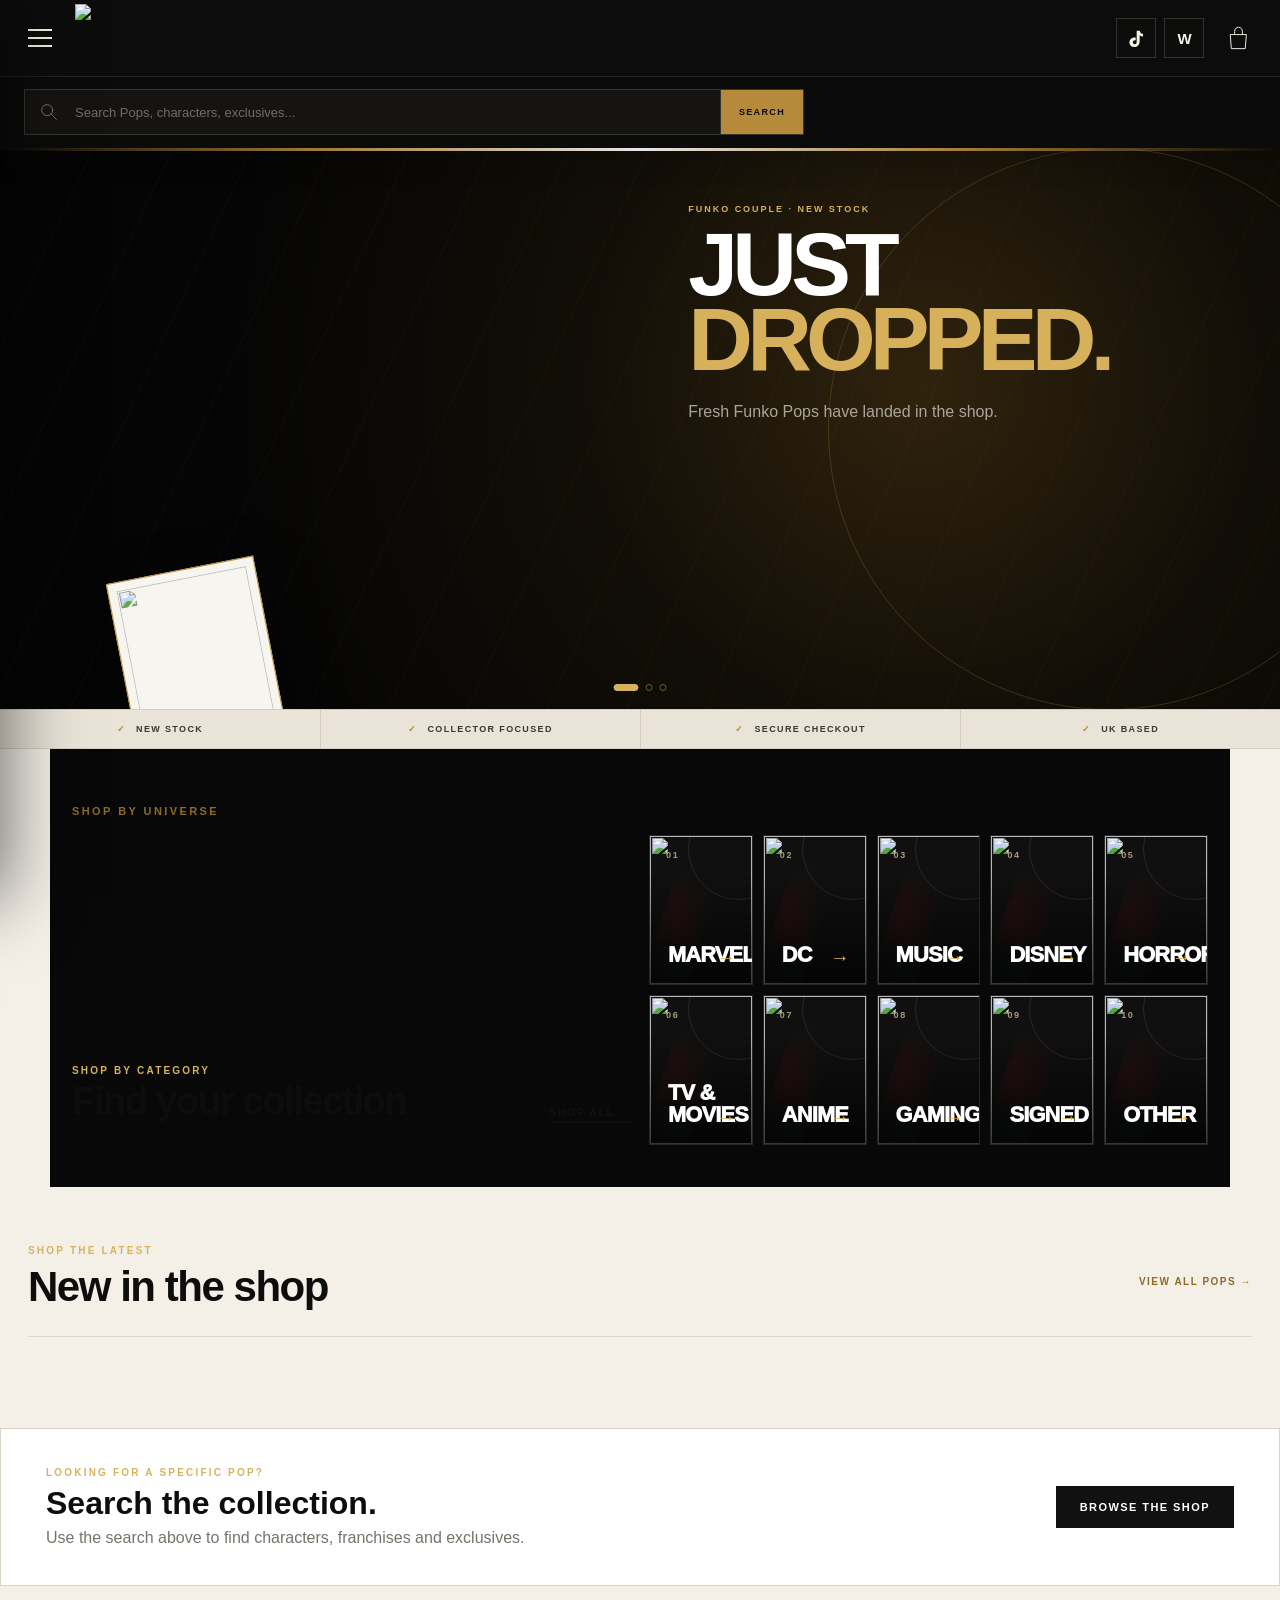
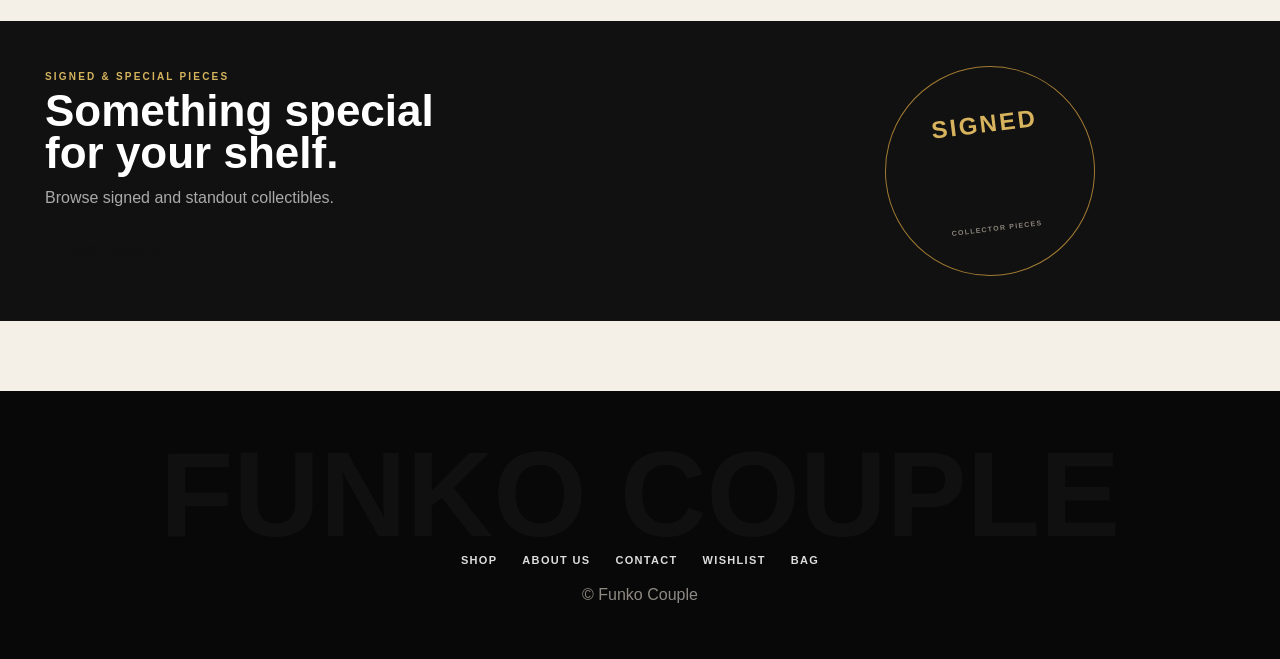
==== commit 6c7cfa36: "Refresh app script for bag toggle" ====
--- a/index.html
+++ b/index.html
@@ -103,7 +103,7 @@
 </section>
 </main>
 <footer class="footer"><div class="footer-links"><a href="shop.html">SHOP</a><a href="about.html">ABOUT US</a><a href="contact.html">CONTACT</a><a href="wishlist.html">WISHLIST</a><a href="bag.html">BAG</a></div>© Funko Couple</footer>
-<script src="app.js?v=20260923-5"></script><script>
+<script src="app.js?v=20260924-19"></script><script>
 (function(){
   const carousel=document.querySelector('.fc-hero-carousel'); if(!carousel)return;
   const slides=[...carousel.querySelectorAll('.fc-promo-slide')],dots=[...carousel.querySelectorAll('.fc-carousel-dots button')];
--- a/redesign.css
+++ b/redesign.css
@@ -802,3 +802,34 @@
   0%,100%{transform:scale(1.025)}
   50%{transform:scale(1.075) translate3d(-1.4%,-.8%,0)}
 }
+
+/* Shop filter cleanup */
+#category,#availability{display:none!important}
+
+
+/* PRODUCT DETAIL — Funko Couple storefront */
+.product-detail{max-width:1320px;margin:0 auto;padding:28px 28px 90px}
+.product-crumb{font-size:10px;font-weight:900;letter-spacing:.14em;color:#8f6a27;margin:6px 0 30px;text-transform:uppercase}
+.product-detail-grid{display:grid;grid-template-columns:minmax(0,1.08fr) minmax(390px,.92fr);gap:76px;align-items:start}
+.product-gallery{position:relative;min-width:0}
+.product-main-image{height:min(680px,62vw);min-height:470px;background:#ebe7de;border:1px solid #d9d2c7;display:grid;place-items:center;overflow:hidden;position:relative}
+.product-main-image img{width:100%;height:100%;object-fit:contain;display:block}
+.product-image-placeholder{font-size:11px;font-weight:900;letter-spacing:.15em;color:#8b857b}
+.product-wish{position:absolute;right:16px;top:16px;width:46px;height:46px;border:1px solid #d1c9bb;background:#fff;display:grid;place-items:center;cursor:pointer;font-size:23px;line-height:1;z-index:3}
+.product-wish.saved{background:#c5282f;color:#fff;border-color:#c5282f}
+.product-info{padding-top:10px}
+.product-category{display:inline-flex;background:#eeeae2;color:#8f6a27;border-radius:20px;padding:8px 12px;font-size:9px;font-weight:900;letter-spacing:.14em;text-transform:uppercase;margin-bottom:17px}
+.product-info h1{font-size:clamp(36px,4.2vw,62px);line-height:.98;letter-spacing:-.045em;margin:0 0 22px;color:#111;font-weight:700}
+.product-detail-price{font-size:31px;font-weight:800;letter-spacing:-.02em;margin-bottom:7px;color:#111}
+.product-old-price{text-decoration:line-through;color:#888;font-size:17px;margin-left:8px;font-weight:500}
+.product-delivery{font-size:11px;color:#77736b;margin-bottom:27px}
+.product-specs{border-top:1px solid #ddd7cb;border-bottom:1px solid #ddd7cb;margin:0 0 25px}
+.product-spec{display:grid;grid-template-columns:135px 1fr;gap:20px;padding:16px 0;border-bottom:1px solid #e5dfd5;font-size:12px}.product-spec:last-child{border-bottom:0}
+.product-spec b{font-size:10px;letter-spacing:.12em;text-transform:uppercase;color:#111}.product-spec span{color:#6b665d}
+.product-description{font-size:13px;line-height:1.75;color:#514d46;margin:27px 0}
+.product-stock{display:flex;align-items:center;gap:9px;font-size:10px;font-weight:900;letter-spacing:.12em;text-transform:uppercase;margin:20px 0 13px}.product-stock:before{content:"";width:9px;height:9px;border-radius:50%;background:#2aa65a;box-shadow:0 0 0 4px rgba(42,166,90,.12)}.product-stock.sold:before{background:#c5282f;box-shadow:0 0 0 4px rgba(197,40,47,.1)}
+.product-add{width:100%;height:55px;border:1px solid #111;background:#111;color:#fff;font-size:10px;font-weight:900;letter-spacing:.16em;cursor:pointer;transition:.2s ease}.product-add:hover:not(:disabled){background:#b58a3a;border-color:#b58a3a}.product-add:disabled{opacity:.55;cursor:not-allowed}
+.product-save{width:100%;height:44px;background:#fff;border:1px solid #111;color:#111;margin-top:10px;font-size:9px;font-weight:900;letter-spacing:.14em;cursor:pointer}.product-save.saved{background:#111;color:#fff}
+.product-note{text-align:center;color:#77736b;font-size:10px;margin-top:13px}
+@media(max-width:900px){.product-detail{padding:22px 15px 65px}.product-detail-grid{grid-template-columns:1fr;gap:35px}.product-main-image{height:75vw;min-height:340px;max-height:600px}.product-info{padding-top:0}.product-info h1{font-size:clamp(34px,9vw,52px)}}
+@media(max-width:600px){.product-crumb{margin-bottom:18px}.product-main-image{height:92vw;min-height:300px}.product-wish{right:10px;top:10px}.product-category{margin-bottom:13px}.product-info h1{font-size:35px}.product-detail-price{font-size:27px}.product-spec{grid-template-columns:120px 1fr;padding:14px 0}.product-description{font-size:12px}.product-add{height:53px}}
--- a/category-images.css
+++ b/category-images.css
@@ -22,17 +22,17 @@
   z-index:0!important;
   transform:none!important;
 }
-/* Colour-light animation: the artwork stays still while a soft spectral highlight moves across it. */
+/* Vivid colour animation: the artwork itself stays completely fixed while its existing colours pulse and selectively glow. */
 .fc-category-art.has-image:before{
   content:""!important;
   position:absolute!important;
   inset:-20% -45%!important;
   z-index:1!important;
   pointer-events:none!important;
-  background:linear-gradient(105deg,transparent 18%,rgba(255,255,255,0) 36%,rgba(255,255,255,.18) 47%,rgba(255,255,255,.06) 52%,transparent 66%)!important;
-  mix-blend-mode:screen!important;
-  transform:translateX(-75%) skewX(-12deg)!important;
-  animation:fcColourHighlight 7s ease-in-out infinite!important;
+  background:linear-gradient(105deg,transparent 20%,rgba(255,30,90,.10) 34%,rgba(255,245,80,.30) 44%,rgba(0,235,255,.34) 51%,rgba(155,70,255,.22) 58%,transparent 72%)!important;
+  mix-blend-mode:color-dodge!important;
+  transform:translateX(-85%) skewX(-12deg)!important;
+  animation:fcColourHighlight 6.5s ease-in-out infinite!important;
 }
 .fc-category-art.has-image:after{
   content:""!important;
@@ -40,30 +40,32 @@
   inset:0!important;
   z-index:2!important;
   pointer-events:none!important;
-  background:radial-gradient(circle at 20% 30%,rgba(255,255,255,.08),transparent 28%),radial-gradient(circle at 78% 70%,rgba(255,255,255,.05),transparent 32%)!important;
-  mix-blend-mode:screen!important;
+  background:radial-gradient(circle at 18% 32%,rgba(255,40,100,.26),transparent 25%),radial-gradient(circle at 78% 65%,rgba(0,225,255,.22),transparent 28%),radial-gradient(circle at 55% 42%,rgba(255,225,50,.14),transparent 22%)!important;
+  mix-blend-mode:color-dodge!important;
   opacity:.35!important;
-  animation:fcColourPulse 5.5s ease-in-out infinite alternate!important;
+  animation:fcColourPulse 4.8s ease-in-out infinite alternate!important;
 }
 .fc-category-card:hover .fc-category-art.has-image{
   transform:none!important;
   filter:none!important;
 }
 @keyframes fcColourHighlight{
-  0%,12%{transform:translateX(-75%) skewX(-12deg);opacity:0}
-  28%{opacity:.35}
-  52%{opacity:.9}
-  72%{transform:translateX(75%) skewX(-12deg);opacity:.2}
-  86%,100%{transform:translateX(75%) skewX(-12deg);opacity:0}
+  0%,10%{transform:translateX(-85%) skewX(-12deg);opacity:0}
+  25%{opacity:.22}
+  45%{opacity:.75}
+  58%{opacity:.95}
+  76%{transform:translateX(85%) skewX(-12deg);opacity:.20}
+  88%,100%{transform:translateX(85%) skewX(-12deg);opacity:0}
 }
 @keyframes fcColourPulse{
   0%{opacity:.18;filter:saturate(1)}
-  50%{opacity:.5;filter:saturate(1.12)}
-  100%{opacity:.22;filter:saturate(1.04)}
+  35%{opacity:.42;filter:saturate(1.16)}
+  62%{opacity:.68;filter:saturate(1.30)}
+  100%{opacity:.22;filter:saturate(1.05)}
 }
 @media(max-width:600px){
-  .fc-category-art.has-image:before{animation-duration:7.5s}
-  .fc-category-art.has-image:after{animation-duration:6s}
+  .fc-category-art.has-image:before{animation-duration:7s}
+  .fc-category-art.has-image:after{animation-duration:5.2s}
 }
 @media(prefers-reduced-motion:reduce){
   .fc-category-art.has-image:before,.fc-category-art.has-image:after{animation:none!important;opacity:.22!important}
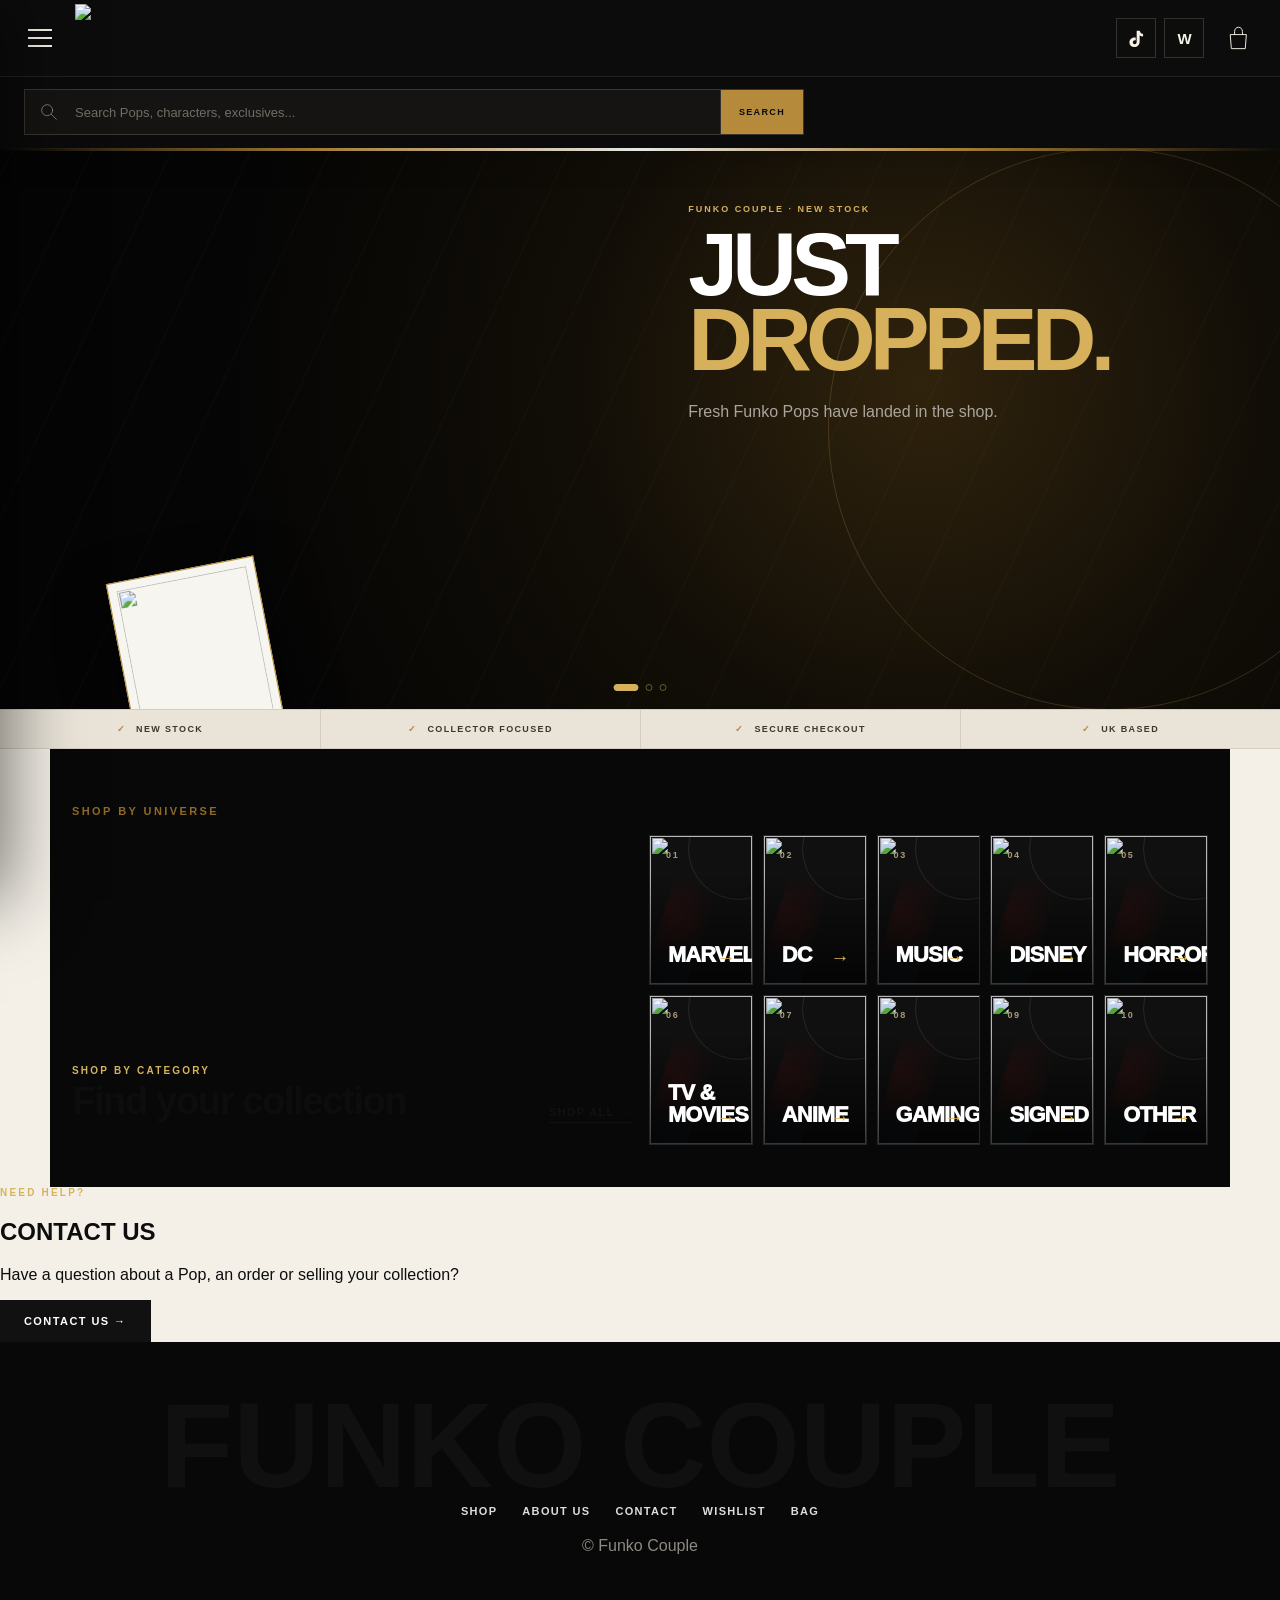
==== commit 42013cca: "Simplify homepage below category grid" ====
--- a/index.html
+++ b/index.html
@@ -1,4 +1,4 @@
-<!doctype html><html lang="en"><head><meta charset="utf-8"><meta name="viewport" content="width=device-width,initial-scale=1"><title>Funko Couple | The Collector's Store</title><meta name="description" content="Funko Couple — curated Funko Pops, signed pieces and collectibles for collectors."><link rel="stylesheet" href="styles.css"><link rel="preconnect" href="https://fonts.googleapis.com"><link rel="preconnect" href="https://fonts.gstatic.com" crossorigin><link href="https://fonts.googleapis.com/css2?family=Dancing+Script:wght@500;600;700&display=swap" rel="stylesheet"><link rel="stylesheet" href="redesign.css?v=20260924-14"><link rel="stylesheet" href="category-images.css?v=20260924-3"></head><body data-page="home">
+<!doctype html><html lang="en"><head><meta charset="utf-8"><meta name="viewport" content="width=device-width,initial-scale=1"><title>Funko Couple | The Collector's Store</title><meta name="description" content="Funko Couple — curated Funko Pops, signed pieces and collectibles for collectors."><link rel="stylesheet" href="styles.css"><link rel="preconnect" href="https://fonts.googleapis.com"><link rel="preconnect" href="https://fonts.gstatic.com" crossorigin><link href="https://fonts.googleapis.com/css2?family=Dancing+Script:wght@500;600;700&display=swap" rel="stylesheet"><link rel="stylesheet" href="redesign.css?v=20260924-15"><link rel="stylesheet" href="category-images.css?v=20260924-4"></head><body data-page="home">
 <header class="top home-header">
   <div class="home-head">
     <button class="menu-toggle" aria-label="Open menu" type="button" onclick="openFcMenu(event)"><span></span><span></span><span></span></button>
@@ -6,7 +6,7 @@
     <div class="home-spacer"></div>
     <div class="social-links">
       <a href="https://www.tiktok.com/@popandlock31" target="_blank" rel="noopener" aria-label="TikTok" class="social tiktok"><svg viewBox="0 0 24 24" aria-hidden="true"><path d="M15.7 3c.4 2.1 1.7 3.5 3.8 3.7v3.1c-1.5 0-2.8-.4-3.9-1.1v6.4c0 4.1-2.7 6.7-6.2 6.7-3.2 0-5.5-2.2-5.5-5.3 0-3.4 2.7-5.7 6.2-5.7.3 0 .7 0 1 .1v3.2c-.3-.1-.6-.1-.9-.1-1.3 0-2.4.9-2.4 2.3 0 1.3.9 2.3 2.2 2.3 1.5 0 2.2-1.1 2.2-2.9V3h3.5z"/></svg></a>
-      <a href="https://www.whatnot.com/user/popandlock31" target="_blank" rel="noopener" aria-label="Whatnot" class="social whatnot"><span>W</span></a>
+      <a href="https://www.whatnot.com/user/funkocouple8294?referringSource=autocomplete" target="_blank" rel="noopener" aria-label="Whatnot" class="social whatnot"><span>W</span></a>
     </div>
     <a class="bag-home" href="bag.html" aria-label="Basket"><svg viewBox="0 0 48 48"><path d="M10 17h28l-2 25H12z"/><path d="M17 17v-5c0-5 3-8 7-8s7 3 7 8v5"/></svg><i class="count bag-count">0</i></a>
   </div>
@@ -87,20 +87,15 @@
 
 <section id="categoryZone" class="category-zone" aria-label="Shop by category"></section>
 
-<section class="trending-section fc-products-home">
-  <div class="section-head"><div><div class="eyebrow">SHOP THE LATEST</div><h2>New in the shop</h2></div><a class="fc-view-all" href="shop.html">VIEW ALL POPS →</a></div>
-  <div id="featuredGrid" class="grid"></div>
+<section class="fc-home-contact" aria-label="Contact us">
+  <div>
+    <div class="eyebrow">NEED HELP?</div>
+    <h2>CONTACT US</h2>
+    <p>Have a question about a Pop, an order or selling your collection?</p>
+  </div>
+  <a class="btn" href="contact.html">CONTACT US →</a>
 </section>
 
-<section class="fc-shop-callout">
-  <div><div class="eyebrow">LOOKING FOR A SPECIFIC POP?</div><h2>Search the collection.</h2><p>Use the search above to find characters, franchises and exclusives.</p></div>
-  <a class="btn" href="shop.html">BROWSE THE SHOP</a>
-</section>
-
-<section class="fc-signed-row">
-  <div><div class="eyebrow">SIGNED & SPECIAL PIECES</div><h2>Something special<br>for your shelf.</h2><p>Browse signed and standout collectibles.</p><a class="btn alt" href="shop.html?category=Signed">SHOP SIGNED</a></div>
-  <div class="fc-signed-mark">SIGNED<br><small>COLLECTOR PIECES</small></div>
-</section>
 </main>
 <footer class="footer"><div class="footer-links"><a href="shop.html">SHOP</a><a href="about.html">ABOUT US</a><a href="contact.html">CONTACT</a><a href="wishlist.html">WISHLIST</a><a href="bag.html">BAG</a></div>© Funko Couple</footer>
 <script src="app.js?v=20260924-19"></script><script>
--- a/redesign.css
+++ b/redesign.css
@@ -833,3 +833,30 @@
 .product-note{text-align:center;color:#77736b;font-size:10px;margin-top:13px}
 @media(max-width:900px){.product-detail{padding:22px 15px 65px}.product-detail-grid{grid-template-columns:1fr;gap:35px}.product-main-image{height:75vw;min-height:340px;max-height:600px}.product-info{padding-top:0}.product-info h1{font-size:clamp(34px,9vw,52px)}}
 @media(max-width:600px){.product-crumb{margin-bottom:18px}.product-main-image{height:92vw;min-height:300px}.product-wish{right:10px;top:10px}.product-category{margin-bottom:13px}.product-info h1{font-size:35px}.product-detail-price{font-size:27px}.product-spec{grid-template-columns:120px 1fr;padding:14px 0}.product-description{font-size:12px}.product-add{height:53px}}
+
+/* BAG PAGE — MATCH THE STOREFRONT HEADER + FIX REMOVE BUTTON */
+.bag-layout .qty button[data-remove]{
+  width:auto!important;
+  min-width:118px!important;
+  height:30px!important;
+  padding:0 13px!important;
+  display:inline-flex!important;
+  align-items:center!important;
+  justify-content:center!important;
+  box-sizing:border-box!important;
+  white-space:nowrap!important;
+  font-size:9px!important;
+  font-weight:900!important;
+  letter-spacing:.1em!important;
+  background:#fff!important;
+  color:#111!important;
+  border:1px solid #111!important;
+}
+.bag-layout .qty button[data-remove]:hover{
+  background:#111!important;
+  color:#fff!important;
+}
+@media(max-width:600px){
+  .bag-layout .qty{flex-wrap:wrap}
+  .bag-layout .qty button[data-remove]{min-width:118px!important}
+}
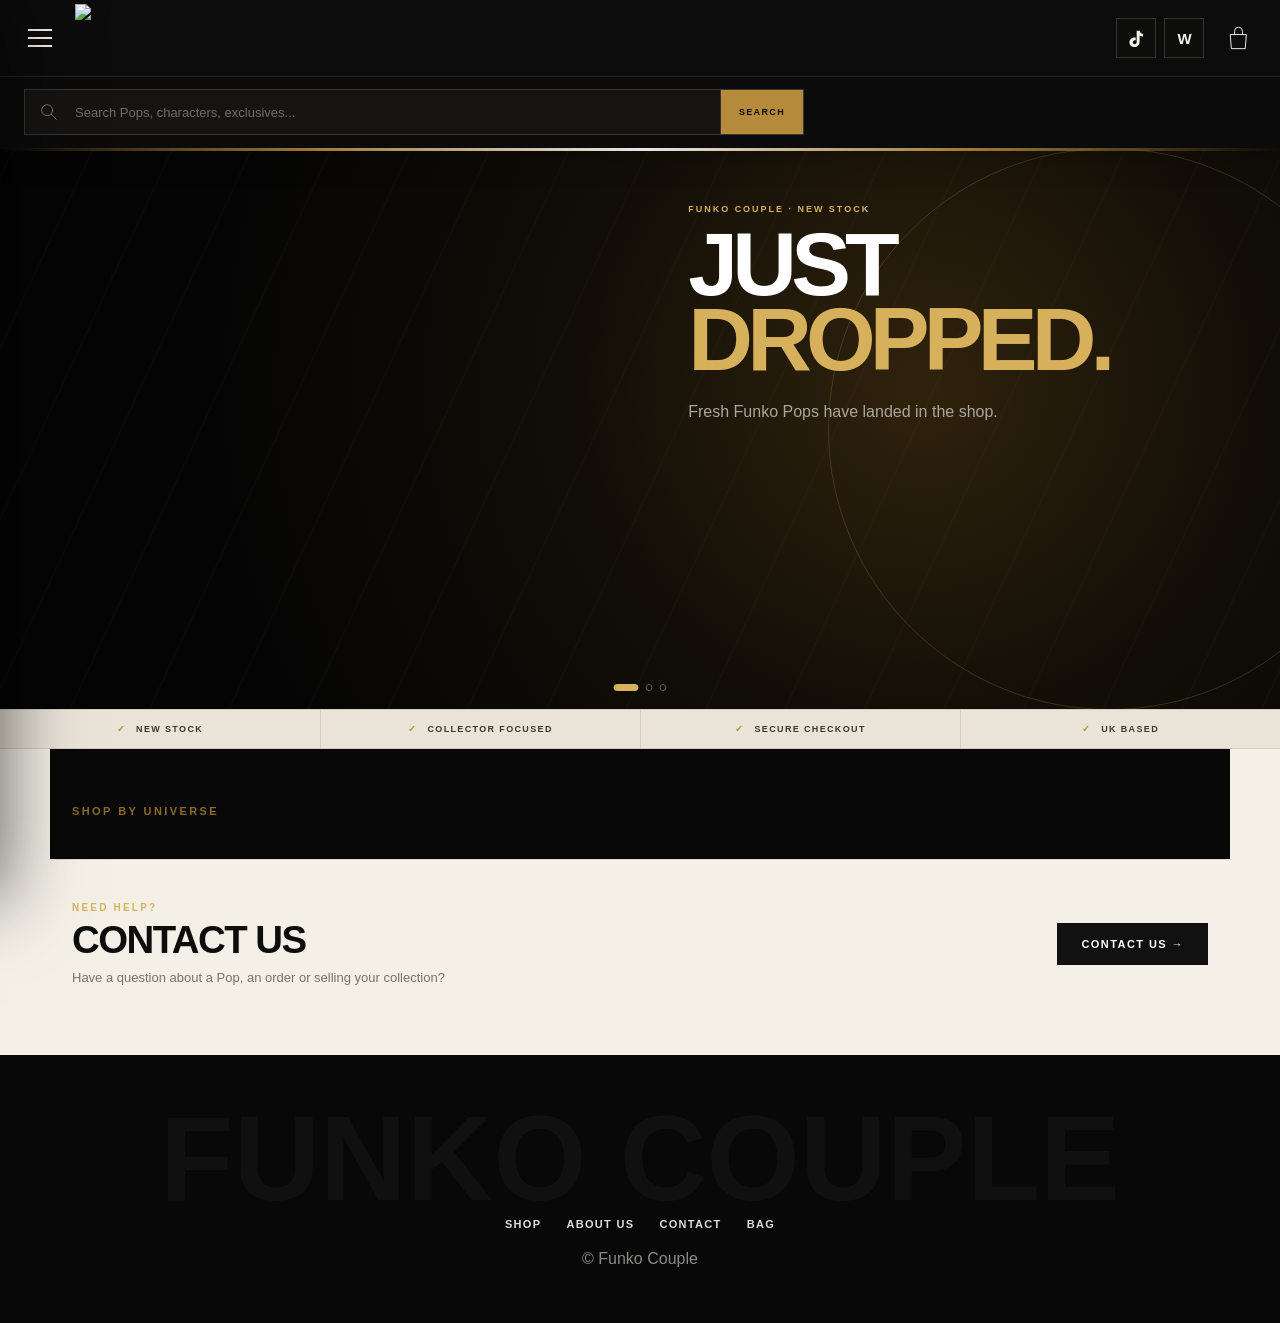
==== commit 12703883: "Remove wishlist functionality and links" ====
--- a/index.html
+++ b/index.html
@@ -33,7 +33,7 @@
 <div class="drawer-line"></div>
 <a href="about.html">ABOUT US</a>
 <a href="contact.html">CONTACT</a>
-<a href="wishlist.html">WISHLIST</a>
+
 <a href="bag.html">BASKET</a>
 </div><div class="menu-overlay" id="menuOverlay" onclick="closeFcMenu(event)"></div>
 <main>
@@ -97,7 +97,7 @@
 </section>
 
 </main>
-<footer class="footer"><div class="footer-links"><a href="shop.html">SHOP</a><a href="about.html">ABOUT US</a><a href="contact.html">CONTACT</a><a href="wishlist.html">WISHLIST</a><a href="bag.html">BAG</a></div>© Funko Couple</footer>
+<footer class="footer"><div class="footer-links"><a href="shop.html">SHOP</a><a href="about.html">ABOUT US</a><a href="contact.html">CONTACT</a><a href="bag.html">BAG</a></div>© Funko Couple</footer>
 <script src="app.js?v=20260924-19"></script><script>
 (function(){
   const carousel=document.querySelector('.fc-hero-carousel'); if(!carousel)return;
--- a/redesign.css
+++ b/redesign.css
@@ -860,3 +860,26 @@
   .bag-layout .qty{flex-wrap:wrap}
   .bag-layout .qty button[data-remove]{min-width:118px!important}
 }
+
+
+/* HOMEPAGE — ONLY CONTACT US BELOW CATEGORY GRID */
+.fc-home-contact{
+  max-width:1180px;
+  margin:0 auto;
+  padding:42px 22px 70px;
+  display:flex;
+  align-items:center;
+  justify-content:space-between;
+  gap:30px;
+  border-top:1px solid var(--fc-line);
+}
+.fc-home-contact h2{
+  margin:5px 0 8px;
+  font-size:clamp(28px,3vw,42px);
+  letter-spacing:-.04em;
+}
+.fc-home-contact p{margin:0;color:var(--fc-muted);font-size:13px}
+@media(max-width:600px){
+  .fc-home-contact{padding:32px 10px 50px;display:block}
+  .fc-home-contact .btn{margin-top:20px;display:inline-flex}
+}
--- a/category-images.css
+++ b/category-images.css
@@ -70,3 +70,82 @@
 @media(prefers-reduced-motion:reduce){
   .fc-category-art.has-image:before,.fc-category-art.has-image:after{animation:none!important;opacity:.22!important}
 }
+
+
+/* FINAL CATEGORY COLOUR ANIMATION — keep artwork fixed, animate the colours in the uploaded image */
+.fc-category-art.has-image img{
+  animation:fcUploadedColourShift 5.2s ease-in-out infinite!important;
+  transform:none!important;
+  will-change:filter!important;
+}
+@keyframes fcUploadedColourShift{
+  0%,100%{filter:saturate(1) contrast(1) brightness(1) hue-rotate(0deg)}
+  20%{filter:saturate(1.22) contrast(1.04) brightness(1.03) hue-rotate(-2deg)}
+  45%{filter:saturate(1.48) contrast(1.08) brightness(1.07) hue-rotate(4deg)}
+  68%{filter:saturate(1.30) contrast(1.06) brightness(1.04) hue-rotate(-3deg)}
+  85%{filter:saturate(1.58) contrast(1.10) brightness(1.08) hue-rotate(3deg)}
+}
+@media(max-width:600px){
+  .fc-category-art.has-image img{animation-duration:5.8s!important}
+}
+@media(prefers-reduced-motion:reduce){
+  .fc-category-art.has-image img{animation:none!important;filter:saturate(1.18) contrast(1.03)!important}
+}
+
+
+/* LED COLOUR TRAIL — travels around the edge of the actual uploaded artwork */
+.fc-category-art.has-image{
+  --led-color:rgb(255,80,180);
+}
+.fc-category-art.has-image:before{
+  content:""!important;
+  position:absolute!important;
+  inset:5px!important;
+  z-index:3!important;
+  pointer-events:none!important;
+  background:none!important;
+  mix-blend-mode:screen!important;
+  border:0!important;
+  opacity:1!important;
+  transform:none!important;
+  animation:none!important;
+}
+.fc-category-art.has-image:after{
+  content:""!important;
+  position:absolute!important;
+  inset:5px!important;
+  z-index:3!important;
+  pointer-events:none!important;
+  background:
+    linear-gradient(90deg,var(--led-color),var(--led-color)) top left/58px 3px no-repeat,
+    linear-gradient(180deg,var(--led-color),var(--led-color)) top right/3px 58px no-repeat,
+    linear-gradient(270deg,var(--led-color),var(--led-color)) bottom right/58px 3px no-repeat,
+    linear-gradient(0deg,var(--led-color),var(--led-color)) bottom left/3px 58px no-repeat!important;
+  filter:drop-shadow(0 0 4px var(--led-color)) drop-shadow(0 0 9px color-mix(in srgb,var(--led-color) 70%,transparent))!important;
+  opacity:.98!important;
+  mix-blend-mode:screen!important;
+  animation:fcLedZip 3.2s linear infinite!important;
+}
+@keyframes fcLedZip{
+  0%{
+    background-position:-58px 0,100% -58px,calc(100% + 58px) 100%,0 calc(100% + 58px);
+  }
+  25%{
+    background-position:100% 0,100% -58px,calc(100% + 58px) 100%,0 100%;
+  }
+  50%{
+    background-position:100% 0,100% 100%,calc(100% + 58px) 100%,0 calc(100% + 58px);
+  }
+  75%{
+    background-position:100% 0,100% 100%,58px 100%,0 100%;
+  }
+  100%{
+    background-position:-58px 0,100% -58px,calc(100% + 58px) 100%,0 calc(100% + 58px);
+  }
+}
+@media(max-width:600px){
+  .fc-category-art.has-image:after{animation-duration:2.8s}
+}
+@media(prefers-reduced-motion:reduce){
+  .fc-category-art.has-image:after{animation:none!important}
+}
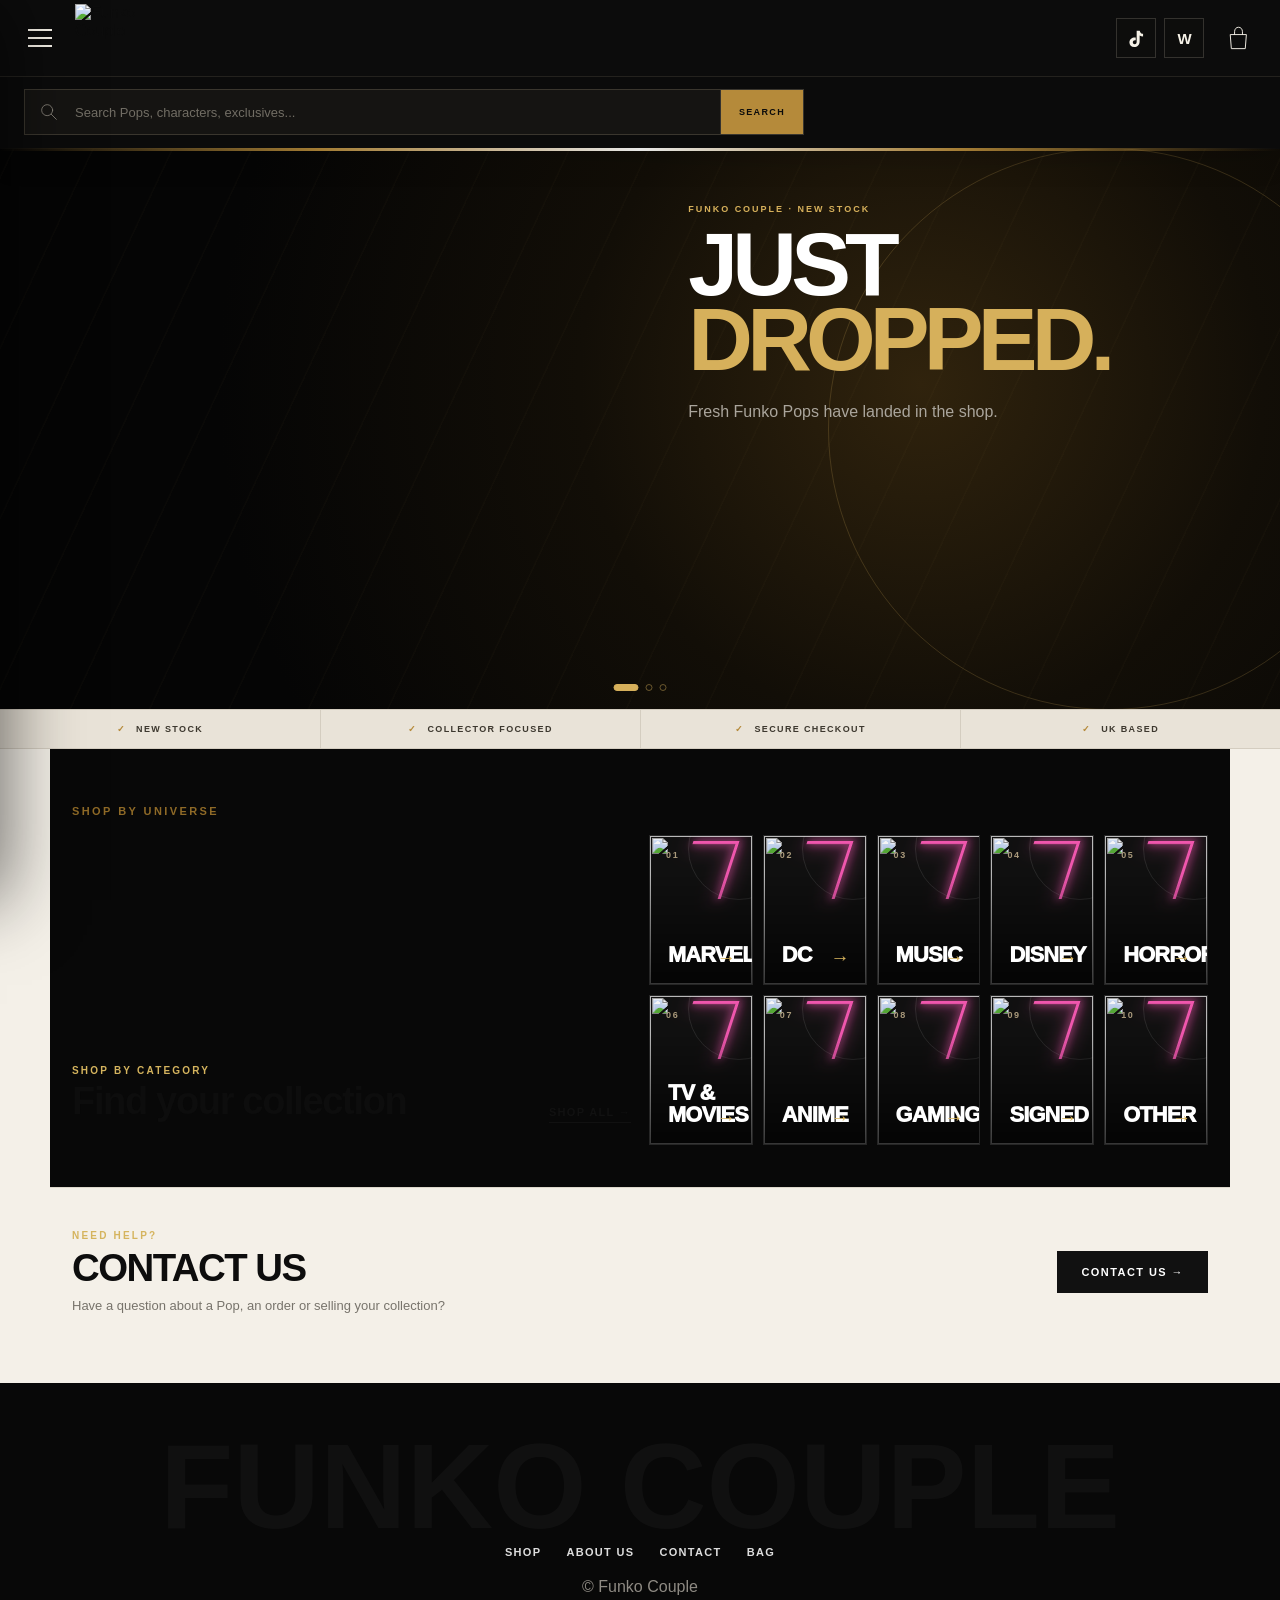
==== commit 9f518c8c: "Fix homepage category grid mobile rendering" ====
--- a/index.html
+++ b/index.html
@@ -5,7 +5,7 @@
     <a class="home-logo" href="index.html"><img src="logo.svg" alt="Funko Couple"></a>
     <div class="home-spacer"></div>
     <div class="social-links">
-      <a href="https://www.tiktok.com/@popandlock31" target="_blank" rel="noopener" aria-label="TikTok" class="social tiktok"><svg viewBox="0 0 24 24" aria-hidden="true"><path d="M15.7 3c.4 2.1 1.7 3.5 3.8 3.7v3.1c-1.5 0-2.8-.4-3.9-1.1v6.4c0 4.1-2.7 6.7-6.2 6.7-3.2 0-5.5-2.2-5.5-5.3 0-3.4 2.7-5.7 6.2-5.7.3 0 .7 0 1 .1v3.2c-.3-.1-.6-.1-.9-.1-1.3 0-2.4.9-2.4 2.3 0 1.3.9 2.3 2.2 2.3 1.5 0 2.2-1.1 2.2-2.9V3h3.5z"/></svg></a>
+      <a href="https://www.tiktok.com/@funkocouple8294?_r=1&_t=ZN-99zkjRJHP4o" target="_blank" rel="noopener" aria-label="TikTok" class="social tiktok"><svg viewBox="0 0 24 24" aria-hidden="true"><path d="M15.7 3c.4 2.1 1.7 3.5 3.8 3.7v3.1c-1.5 0-2.8-.4-3.9-1.1v6.4c0 4.1-2.7 6.7-6.2 6.7-3.2 0-5.5-2.2-5.5-5.3 0-3.4 2.7-5.7 6.2-5.7.3 0 .7 0 1 .1v3.2c-.3-.1-.6-.1-.9-.1-1.3 0-2.4.9-2.4 2.3 0 1.3.9 2.3 2.2 2.3 1.5 0 2.2-1.1 2.2-2.9V3h3.5z"/></svg></a>
       <a href="https://www.whatnot.com/user/funkocouple8294?referringSource=autocomplete" target="_blank" rel="noopener" aria-label="Whatnot" class="social whatnot"><span>W</span></a>
     </div>
     <a class="bag-home" href="bag.html" aria-label="Basket"><svg viewBox="0 0 48 48"><path d="M10 17h28l-2 25H12z"/><path d="M17 17v-5c0-5 3-8 7-8s7 3 7 8v5"/></svg><i class="count bag-count">0</i></a>
@@ -99,6 +99,23 @@
 </main>
 <footer class="footer"><div class="footer-links"><a href="shop.html">SHOP</a><a href="about.html">ABOUT US</a><a href="contact.html">CONTACT</a><a href="bag.html">BAG</a></div>© Funko Couple</footer>
 <script src="app.js?v=20260924-19"></script><script>
+/* CATEGORY GRID MOBILE SAFETY FALLBACK */
+document.addEventListener('DOMContentLoaded',async function(){
+  const root=document.getElementById('categoryZone');
+  if(!root)return;
+  try{
+    const cfg=await fetch('site-config.json?v='+Date.now(),{cache:'no-store'}).then(r=>r.json());
+    if(!cfg||!Array.isArray(cfg.categories)||!cfg.categories.length)return;
+    if(root.querySelector('.fc-category-grid'))return;
+    root.innerHTML='<div class="fc-category-grid-head"><div><div class="eyebrow">SHOP BY CATEGORY</div><h2>Find your collection</h2></div><a href="shop.html" class="fc-category-view-all">SHOP ALL →</a></div><div class="fc-category-grid">'+cfg.categories.map(function(c,i){
+      const name=String(c.name||'Category'),key=name.toLowerCase().replace(/[^a-z0-9]+/g,'-'),img=c.image?String(c.image):'';
+      return '<a class="fc-category-card fc-cat-'+key+'" href="shop.html?category='+encodeURIComponent(name)+'"><span class="fc-category-art'+(img?' has-image':'')+'">'+(img?'<img src="'+img.replace(/"/g,'&quot;')+'" alt="">':'')+'</span><span class="fc-category-shade"></span><span class="fc-category-num">'+String(i+1).padStart(2,'0')+'</span><span class="fc-category-name">'+name.replace(/</g,'&lt;').replace(/>/g,'&gt;')+'</span><span class="fc-category-arrow">→</span></a>';
+    }).join('')+'</div>';
+  }catch(e){
+    console.error('Category grid fallback failed',e);
+  }
+});
+</script><script>
 (function(){
   const carousel=document.querySelector('.fc-hero-carousel'); if(!carousel)return;
   const slides=[...carousel.querySelectorAll('.fc-promo-slide')],dots=[...carousel.querySelectorAll('.fc-carousel-dots button')];
--- a/category-images.css
+++ b/category-images.css
@@ -149,3 +149,28 @@
 @media(prefers-reduced-motion:reduce){
   .fc-category-art.has-image:after{animation:none!important}
 }
+
+
+/* MARVEL HERO PULSE — vivid staggered pulses across the full artwork */
+.fc-cat-marvel .fc-category-art.has-image img{
+  animation:fcMarvelColourCycle 5.8s ease-in-out infinite!important;
+}
+.fc-cat-marvel .fc-category-art.has-image:after{
+  animation:fcLedZip 3.2s linear infinite!important;
+}
+@keyframes fcMarvelColourCycle{
+  0%,100%{filter:saturate(1.05) contrast(1.02) brightness(1)}
+  8%{filter:saturate(1.15) contrast(1.04) brightness(1.04)}
+  16%{filter:saturate(1.9) contrast(1.16) brightness(1.13)}
+  22%{filter:saturate(1.25) contrast(1.05) brightness(1.02)}
+  28%{filter:saturate(1.05) contrast(1.02) brightness(1)}
+  34%{filter:saturate(2.05) contrast(1.18) brightness(1.16)}
+  40%{filter:saturate(1.28) contrast(1.06) brightness(1.03)}
+  47%{filter:saturate(1.05) contrast(1.02) brightness(1)}
+  54%{filter:saturate(2.15) contrast(1.20) brightness(1.18)}
+  60%{filter:saturate(1.3) contrast(1.07) brightness(1.04)}
+  67%{filter:saturate(1.05) contrast(1.02) brightness(1)}
+  74%{filter:saturate(1.95) contrast(1.17) brightness(1.15)}
+  80%{filter:saturate(1.25) contrast(1.05) brightness(1.02)}
+  88%{filter:saturate(1.05) contrast(1.02) brightness(1)}
+}
